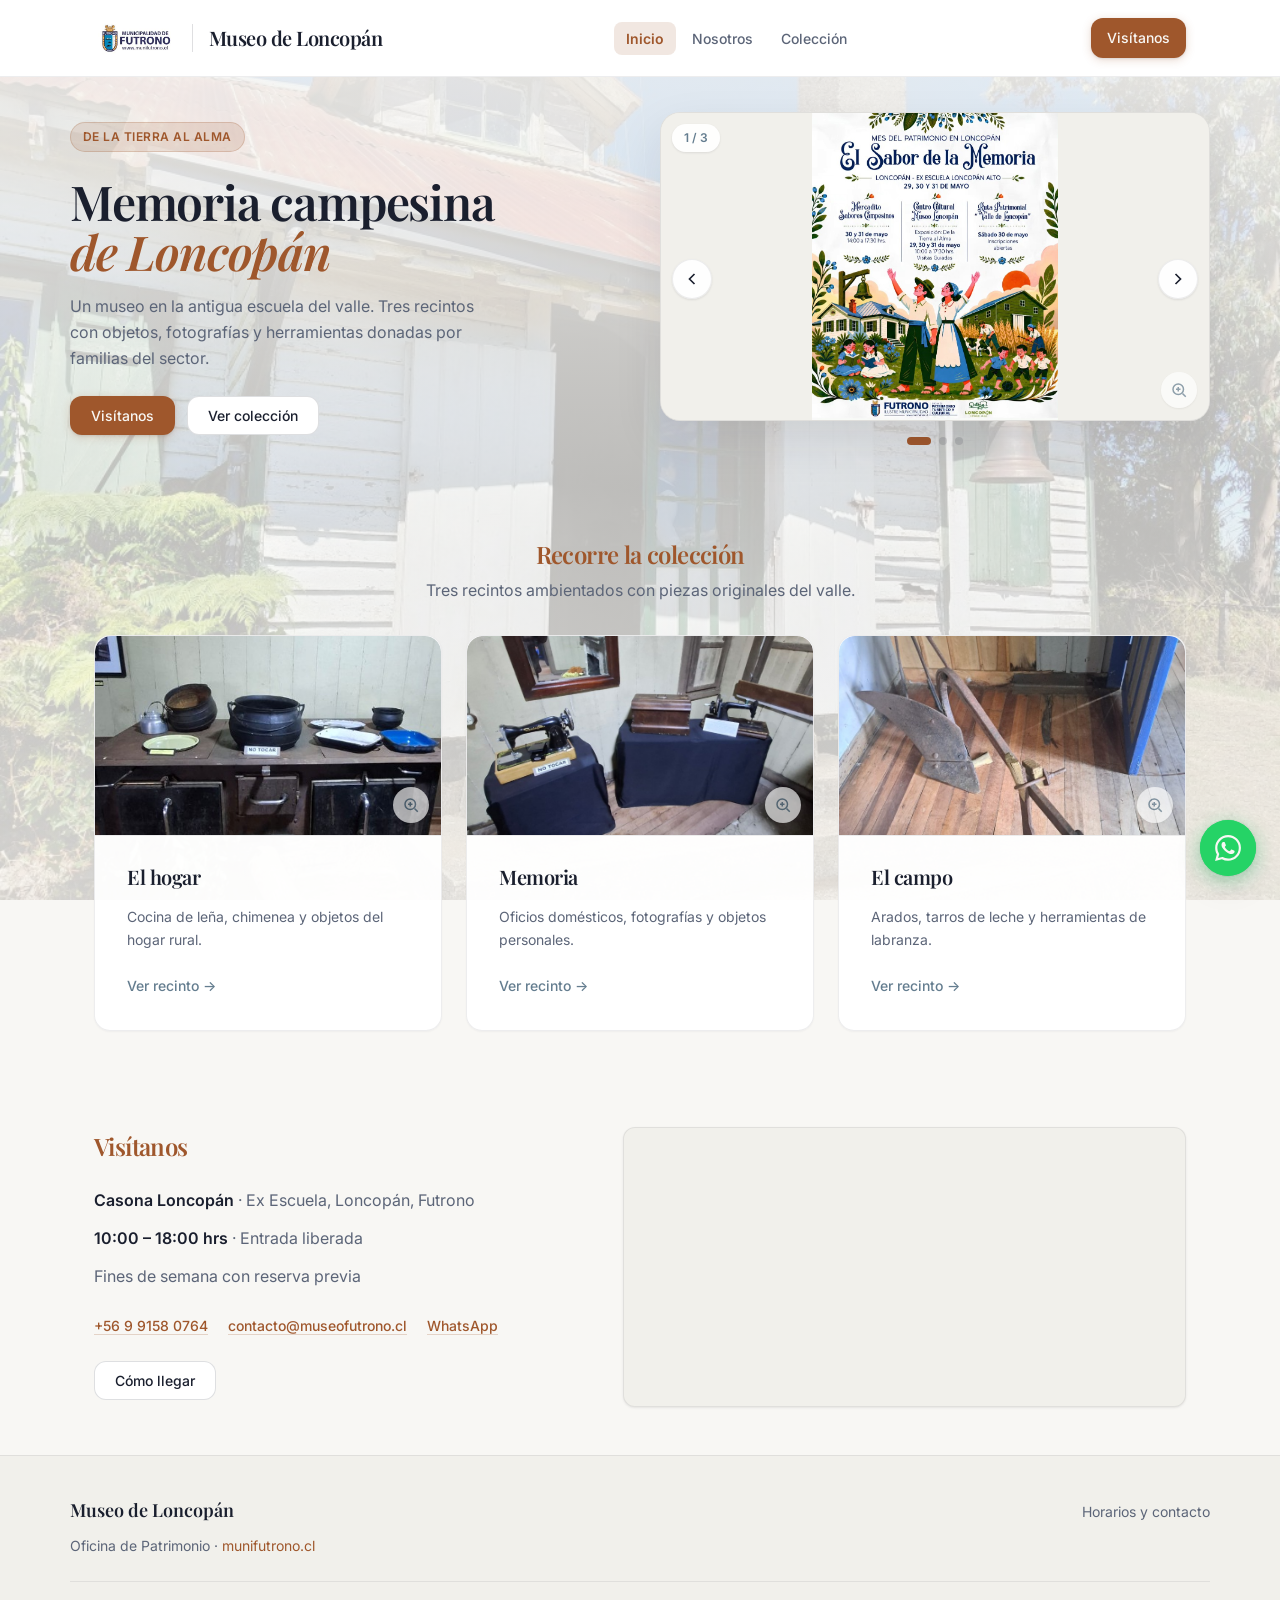
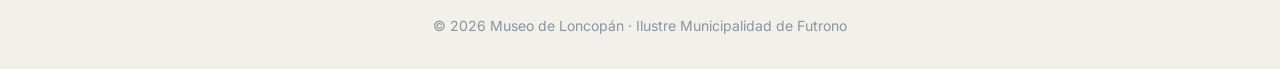
==== index.html @ 16c8f8ea "Primer commit" ====
<!DOCTYPE html>
<html lang="es">
<head>
  <meta charset="UTF-8">
  <meta name="viewport" content="width=device-width, initial-scale=1.0, viewport-fit=cover">
  <meta name="theme-color" content="#f8f7f4">
  <meta name="color-scheme" content="light">
  <meta name="description" content="Museo de Loncopán en la Casona Loncopán (Ex Escuela). Legado campesino del valle. Entrada liberada, 10:00–18:00 hrs.">
  <title>Museo de Loncopán</title>
  <link rel="icon" href="assets/favicon.svg" type="image/svg+xml">
  <meta property="og:type" content="website">
  <meta property="og:locale" content="es_CL">
  <meta property="og:site_name" content="Museo de Loncopán">
  <meta property="og:title" content="Museo de Loncopán">
  <meta property="og:description" content="Centro Cultural en la Casona Loncopán. Legado campesino del valle, entrada liberada.">
  <meta property="og:image" content="assets/casona-loncopan.png">
  <link rel="stylesheet" href="styles.css">
  <link rel="preconnect" href="https://fonts.googleapis.com">
  <link rel="preconnect" href="https://fonts.gstatic.com" crossorigin>
  <link href="https://fonts.googleapis.com/css2?family=Inter:wght@400;500;600;700&family=Playfair+Display:ital,wght@0,400;0,600;0,700;1,400;1,600&display=swap" rel="stylesheet">
  <script type="application/ld+json">
  {
    "@context": "https://schema.org",
    "@type": "Museum",
    "name": "Museo de Loncopán",
    "address": {
      "@type": "PostalAddress",
      "streetAddress": "Casona Loncopán (Ex Escuela)",
      "addressLocality": "Loncopán, Futrono",
      "addressRegion": "Los Ríos",
      "addressCountry": "CL"
    },
    "telephone": "+56991580764",
    "openingHours": "Mo-Su 10:00-18:00",
    "isAccessibleForFree": true
  }
  </script>
</head>
<body>

  <a href="#main-content" class="skip-link">Saltar al contenido principal</a>

  <header class="header" id="header">
    <nav class="nav">
      <a href="index.html" class="logo">
        <img src="assets/logo-municipalidad-futrono.png" alt="Municipalidad de Futrono" class="logo-mark" width="306" height="165" decoding="async">
        <span class="logo-text">Museo de Loncopán</span>
      </a>
      <ul class="nav-links" id="nav-menu">
        <li><a href="index.html" class="active">Inicio</a></li>
        <li><a href="nosotros.html">Nosotros</a></li>
        <li><a href="coleccion.html">Colección</a></li>
        <li class="nav-mobile-cta"><a href="#visita" class="nav-cta">Visítanos</a></li>
      </ul>
      <a href="#visita" class="nav-cta">Visítanos</a>
      <button type="button" class="nav-toggle" aria-label="Abrir menú" aria-expanded="false" aria-controls="nav-menu">
        <span></span><span></span><span></span>
      </button>
    </nav>
  </header>

  <main id="main-content" class="page-casona-bg">
    <section class="hero hero--compact">
      <div class="hero-inner">
      <div class="hero-content reveal">
        <span class="hero-tag">De la tierra al alma</span>
        <h1>Memoria campesina<br><em>de Loncopán</em></h1>
        <p class="hero-subtitle">Un museo en la antigua escuela del valle. Tres recintos con objetos, fotografías y herramientas donadas por familias del sector.</p>
        <div class="hero-actions">
          <a href="#visita" class="btn btn-primary">Visítanos</a>
          <a href="coleccion.html" class="btn btn-outline">Ver colección</a>
        </div>
      </div>
      <div class="hero-visual">
        <div class="hero-carousel" data-carousel data-lightbox aria-roledescription="carrusel" aria-label="Imágenes del museo">
          <div class="hero-carousel-viewport">
            <figure class="hero-carousel-slide active hero-carousel-slide--portrait">
              <button type="button" class="hero-carousel-expand lightbox-trigger" data-lightbox-item aria-label="Ampliar: afiche El Sabor de la Memoria">
                <img src="assets/poster-patrimonio.png" alt="Afiche El Sabor de la Memoria — Mes del Patrimonio en Loncopán" width="819" height="1024" decoding="async" fetchpriority="high">
              </button>
            </figure>
            <figure class="hero-carousel-slide hero-carousel-slide--portrait">
              <button type="button" class="hero-carousel-expand lightbox-trigger" data-lightbox-item aria-label="Ampliar: afiche De la tierra al alma">
                <img src="assets/afiche-tierra-al-alma.png" alt="Afiche De la tierra al alma" width="819" height="1024" loading="lazy" decoding="async">
              </button>
            </figure>
            <figure class="hero-carousel-slide">
              <button type="button" class="hero-carousel-expand lightbox-trigger" data-lightbox-item aria-label="Ampliar: interior del museo">
                <img src="assets/sala-exposicion.png" alt="Interior del museo con herramientas y fotografías históricas" width="1024" height="576" loading="lazy" decoding="async">
              </button>
            </figure>
          </div>
          <button type="button" class="hero-carousel-btn hero-carousel-btn--prev" aria-label="Imagen anterior">
            <svg width="20" height="20" viewBox="0 0 24 24" fill="none" stroke="currentColor" stroke-width="2" aria-hidden="true"><path d="M15 18l-6-6 6-6"/></svg>
          </button>
          <button type="button" class="hero-carousel-btn hero-carousel-btn--next" aria-label="Siguiente imagen">
            <svg width="20" height="20" viewBox="0 0 24 24" fill="none" stroke="currentColor" stroke-width="2" aria-hidden="true"><path d="M9 18l6-6-6-6"/></svg>
          </button>
          <div class="hero-carousel-dots" role="tablist" aria-label="Seleccionar imagen">
            <button type="button" class="hero-carousel-dot active" role="tab" aria-selected="true" aria-label="Ver afiche patrimonio" data-slide="0"></button>
            <button type="button" class="hero-carousel-dot" role="tab" aria-selected="false" aria-label="Ver afiche" data-slide="1"></button>
            <button type="button" class="hero-carousel-dot" role="tab" aria-selected="false" aria-label="Ver interior" data-slide="2"></button>
          </div>
        </div>
      </div>
      </div>
    </section>

    <section class="section section-compact">
      <div class="container">
        <div class="section-header section-header--minimal">
          <h2>Recorre la colección</h2>
          <p class="section-intro">Tres recintos ambientados con piezas originales del valle.</p>
        </div>
        <div class="features-grid">
          <a href="coleccion.html#hogar" class="feature-card">
            <div class="feature-card-image">
              <img src="assets/muestras/cocina-lena.png" alt="Cocina de leña con pailas y enseres campesinos" loading="lazy" decoding="async">
            </div>
            <h3>El hogar</h3>
            <p>Cocina de leña, chimenea y objetos del hogar rural.</p>
            <span class="feature-link">Ver recinto →</span>
          </a>
          <a href="coleccion.html#memoria" class="feature-card">
            <div class="feature-card-image">
              <img src="assets/muestras/maquinas-coser.png" alt="Máquinas de coser antiguas en exhibición" loading="lazy" decoding="async">
            </div>
            <h3>Memoria</h3>
            <p>Oficios domésticos, fotografías y objetos personales.</p>
            <span class="feature-link">Ver recinto →</span>
          </a>
          <a href="coleccion.html#campo" class="feature-card">
            <div class="feature-card-image">
              <img src="assets/arado-campo.png" alt="Arado de labranza antiguo de hierro" loading="lazy" decoding="async">
            </div>
            <h3>El campo</h3>
            <p>Arados, tarros de leche y herramientas de labranza.</p>
            <span class="feature-link">Ver recinto →</span>
          </a>
        </div>
      </div>
    </section>

    <section class="section section-alt section-compact" id="visita">
      <div class="container">
        <div class="home-visit reveal">
          <div class="home-visit-info">
            <h2>Visítanos</h2>
            <ul class="fact-list">
              <li><strong>Casona Loncopán</strong> · Ex Escuela, Loncopán, Futrono</li>
              <li><strong>10:00 – 18:00 hrs</strong> · Entrada liberada</li>
              <li>Fines de semana con reserva previa</li>
            </ul>
            <div class="home-contact" id="contacto">
              <a href="tel:+56991580764">+56 9 9158 0764</a>
              <a href="mailto:contacto@museofutrono.cl">contacto@museofutrono.cl</a>
              <a href="https://wa.me/56991580764?text=Hola%2C%20me%20gustar%C3%ADa%20obtener%20informaci%C3%B3n%20sobre%20el%20Museo%20de%20Loncop%C3%A1n" target="_blank" rel="noopener noreferrer">WhatsApp</a>
            </div>
            <a href="https://www.google.com/maps/search/?api=1&query=Ex+Escuela+Loncop%C3%A1n,+Futrono,+Chile" class="btn btn-outline" target="_blank" rel="noopener noreferrer">Cómo llegar</a>
          </div>
          <div class="map-container map-container--home">
            <iframe
              src="https://maps.google.com/maps?q=Ex+Escuela+Loncop%C3%A1n,+Futrono,+Chile&output=embed"
              allowfullscreen
              loading="lazy"
              referrerpolicy="no-referrer-when-downgrade"
              title="Ubicación del Museo de Loncopán">
            </iframe>
          </div>
        </div>
      </div>
    </section>
  </main>

  <footer class="footer footer--minimal">
    <div class="footer-inner">
      <div class="footer-brand">
        <span class="footer-title">Museo de Loncopán</span>
        <p>Oficina de Patrimonio · <a href="https://www.munifutrono.cl" target="_blank" rel="noopener noreferrer">munifutrono.cl</a></p>
      </div>
      <div class="footer-col">
        <a href="#visita">Horarios y contacto</a>
      </div>
    </div>
    <div class="footer-bottom">
      <p>&copy; 2026 Museo de Loncopán · Ilustre Municipalidad de Futrono</p>
    </div>
  </footer>

  <a href="https://wa.me/56991580764?text=Hola%2C%20me%20gustar%C3%ADa%20obtener%20informaci%C3%B3n%20sobre%20el%20Museo%20de%20Loncop%C3%A1n" class="whatsapp-float" target="_blank" rel="noopener noreferrer" aria-label="Contactar por WhatsApp">
    <svg xmlns="http://www.w3.org/2000/svg" viewBox="0 0 24 24" fill="currentColor" width="26" height="26">
      <path d="M17.472 14.382c-.297-.149-1.758-.867-2.03-.967-.273-.099-.471-.148-.67.15-.197.297-.767.966-.94 1.164-.173.199-.347.223-.644.075-.297-.15-1.255-.463-2.39-1.475-.883-.788-1.48-1.761-1.653-2.059-.173-.297-.018-.458.13-.606.134-.133.298-.347.446-.52.149-.174.198-.298.298-.497.099-.198.05-.371-.025-.52-.075-.149-.669-1.612-.916-2.207-.242-.579-.487-.5-.669-.51-.173-.008-.371-.01-.57-.01-.198 0-.52.074-.792.372-.272.297-1.04 1.016-1.04 2.479 0 1.462 1.065 2.875 1.213 3.074.149.198 2.096 3.2 5.077 4.487.709.306 1.262.489 1.694.625.712.227 1.36.195 1.871.118.571-.085 1.758-.719 2.006-1.413.248-.694.248-1.289.173-1.413-.074-.124-.272-.198-.57-.347m-5.421 7.403h-.004a9.87 9.87 0 01-5.031-1.378l-.361-.214-3.741.982.998-3.648-.235-.374a9.86 9.86 0 01-1.51-5.26c.001-5.45 4.436-9.884 9.888-9.884 2.64 0 5.122 1.03 6.988 2.898a9.825 9.825 0 012.893 6.994c-.003 5.45-4.435 9.884-9.881 9.884m8.413-18.297A11.815 11.815 0 0012.05 0C5.495 0 .16 5.335.157 11.892c0 2.096.547 4.142 1.588 5.945L.057 24l6.305-1.654a11.882 11.882 0 005.683 1.448h.005c6.554 0 11.89-5.335 11.893-11.893a11.821 11.821 0 00-3.48-8.413z"/>
    </svg>
  </a>

  <script src="nav.js"></script>
  <script src="carousel.js"></script>
  <script src="lightbox.js"></script>
  <script src="site.js"></script>
</body>
</html>
---- styles.css ----
/* ==========================================================================
   Museo de Loncopán — Design System v2
   Inspirado en Stripe, Linear, Vercel · Identidad Loncopán preservada
   ========================================================================== */

/* ----- 1. Design Tokens ----- */
:root {
  /* Neutrals (warm, desaturated) */
  --color-bg: #f8f7f4;
  --color-bg-subtle: #f1f0eb;
  --color-bg-muted: #e8e6df;
  --color-surface: #ffffff;
  --color-surface-hover: #fafaf9;

  /* Brand — pizarra cálida + terracota (sin celeste saturado) */
  --color-primary: #647d8f;
  --color-primary-hover: #566e7f;
  --color-accent: #8fa0ad;
  --color-accent-soft: rgba(100, 125, 143, 0.12);
  --color-accent-muted: #a8b5bf;
  --color-heritage: #5a7262;
  --color-wheat: #c9a962;
  --color-exhibition: #7a8f80;
  --color-earth: #9f572c;
  --color-earth-hover: #864a24;
  --color-earth-soft: rgba(159, 87, 44, 0.14);
  --color-earth-muted: rgba(159, 87, 44, 0.72);
  --color-earth-border: rgba(159, 87, 44, 0.22);
  --color-earth-light: #e8c4a8;

  /* Text */
  --color-text: #1a1f2e;
  --color-text-secondary: #5c6578;
  --color-text-tertiary: #8b939f;
  --color-text-inverse: #f8f7f4;

  /* Borders & overlays */
  --color-border: rgba(26, 31, 46, 0.08);
  --color-border-strong: rgba(26, 31, 46, 0.14);
  --color-overlay: rgba(100, 125, 143, 0.32);

  /* Semantic */
  --color-whatsapp: #25d366;
  --color-whatsapp-hover: #1da851;
  --color-focus: #7a96a8;

  /* Typography */
  --font-display: 'Playfair Display', Georgia, 'Times New Roman', serif;
  --font-ui: 'Inter', 'Segoe UI', system-ui, sans-serif;

  --text-xs: 0.75rem;
  --text-sm: 0.875rem;
  --text-base: 1rem;
  --text-lg: 1.125rem;
  --text-xl: 1.25rem;
  --text-2xl: 1.5rem;
  --text-3xl: clamp(1.875rem, 3vw, 2.25rem);
  --text-4xl: clamp(2.25rem, 4vw, 3rem);
  --text-5xl: clamp(2.75rem, 5.5vw, 4rem);

  --leading-tight: 1.15;
  --leading-snug: 1.4;
  --leading-normal: 1.65;
  --tracking-tight: -0.025em;
  --tracking-wide: 0.04em;

  /* Spacing scale */
  --space-1: 0.25rem;
  --space-2: 0.5rem;
  --space-3: 0.75rem;
  --space-4: 1rem;
  --space-5: 1.25rem;
  --space-6: 1.5rem;
  --space-8: 2rem;
  --space-10: 2.5rem;
  --space-12: 3rem;
  --space-16: 4rem;
  --space-20: 5rem;
  --space-24: 6rem;
  --space-32: 8rem;

  /* Radius (MD3-inspired) */
  --radius-sm: 8px;
  --radius-md: 12px;
  --radius-lg: 16px;
  --radius-xl: 20px;
  --radius-full: 9999px;

  /* Elevation */
  --shadow-xs: 0 1px 2px rgba(26, 31, 46, 0.04);
  --shadow-sm: 0 1px 3px rgba(26, 31, 46, 0.06), 0 1px 2px rgba(26, 31, 46, 0.04);
  --shadow-md: 0 4px 12px rgba(26, 31, 46, 0.06), 0 2px 4px rgba(26, 31, 46, 0.04);
  --shadow-lg: 0 12px 32px rgba(26, 31, 46, 0.08), 0 4px 8px rgba(26, 31, 46, 0.04);
  --shadow-xl: 0 20px 48px rgba(26, 31, 46, 0.1);

  /* Motion */
  --ease-out: cubic-bezier(0.16, 1, 0.3, 1);
  --duration-fast: 150ms;
  --duration-normal: 250ms;
  --transition: var(--duration-normal) var(--ease-out);

  /* Layout */
  --container-max: 1140px;
  --header-height: 72px;

  /* Legacy aliases (compatibilidad) */
  --color-navy: var(--color-primary);
  --color-navy-dark: var(--color-primary-hover);
  --color-green: var(--color-heritage);
  --color-green-light: var(--color-accent-muted);
  --color-blue: var(--color-accent);
  --color-blue-dark: var(--color-accent);
  --color-bg-alt: var(--color-bg-subtle);
  --color-bg-green: var(--color-bg-muted);
  --color-text-muted: var(--color-text-secondary);
  --color-white: #ffffff;
  --color-wood: var(--color-earth);
  --font-heading: var(--font-display);
  --font-body: var(--font-ui);
  --radius: var(--radius-lg);
  --radius-pill: var(--radius-full);
  --shadow: var(--shadow-md);
}

/* ----- 2. Base & Reset ----- */
*,
*::before,
*::after {
  box-sizing: border-box;
  margin: 0;
  padding: 0;
}

html {
  scroll-behavior: smooth;
  scroll-padding-top: calc(var(--header-height) + var(--space-6));
  -webkit-text-size-adjust: 100%;
  text-size-adjust: 100%;
}

body {
  font-family: var(--font-ui);
  font-size: var(--text-base);
  line-height: var(--leading-normal);
  color: var(--color-text);
  background-color: var(--color-bg);
  -webkit-font-smoothing: antialiased;
  -moz-osx-font-smoothing: grayscale;
  overflow-x: clip;
}

body.nav-open {
  overflow: hidden;
  touch-action: none;
}

img {
  max-width: 100%;
  display: block;
}

a {
  color: inherit;
  text-decoration: none;
}

ul {
  list-style: none;
}

/* Focus accesible unificado */
:focus-visible {
  outline: 2px solid var(--color-focus);
  outline-offset: 2px;
}

/* ----- 3. Layout ----- */
.container {
  max-width: var(--container-max);
  margin: 0 auto;
  padding: 0 var(--space-6);
}

.container-narrow {
  max-width: 720px;
  margin: 0 auto;
  padding: 0 var(--space-6);
}

.section {
  padding: var(--space-24) 0;
}

.section-alt {
  background: var(--color-bg-subtle);
}

.section-green {
  background: var(--color-bg-muted);
}

/* ----- 4. Typography & Labels ----- */
.section-label,
.hero-tag,
.exhibit-tag {
  display: inline-flex;
  align-items: center;
  font-size: var(--text-xs);
  font-weight: 600;
  letter-spacing: var(--tracking-wide);
  text-transform: uppercase;
  color: var(--color-earth);
  background: var(--color-earth-soft);
  padding: var(--space-1) var(--space-3);
  border-radius: var(--radius-full);
  border: 1px solid var(--color-earth-border);
}

.section-header {
  text-align: center;
  margin-bottom: var(--space-12);
  max-width: 640px;
  margin-left: auto;
  margin-right: auto;
}

.section-header-left {
  text-align: left;
  margin-bottom: var(--space-10);
  max-width: none;
}

.section-header h2,
.section-header-left h2,
.split-content h2,
.map-preview-info h2,
.gallery-category-header h2 {
  font-family: var(--font-display);
  font-size: var(--text-3xl);
  font-weight: 600;
  color: var(--color-text);
  line-height: var(--leading-tight);
  letter-spacing: var(--tracking-tight);
  margin-top: var(--space-3);
}

.section-intro {
  color: var(--color-text-secondary);
  font-size: var(--text-lg);
  margin-top: var(--space-4);
  line-height: var(--leading-normal);
}

.section-header-left .section-intro {
  margin-left: 0;
}

/* ----- 5. Surface / Card base (reutilizable) ----- */
.surface {
  background: var(--color-surface);
  border: 1px solid var(--color-border);
  border-radius: var(--radius-lg);
  box-shadow: var(--shadow-xs);
  transition:
    border-color var(--transition),
    box-shadow var(--transition),
    transform var(--transition);
}

.surface:hover {
  border-color: var(--color-border-strong);
  box-shadow: var(--shadow-md);
}

/* ----- 6. Buttons ----- */
.btn {
  display: inline-flex;
  align-items: center;
  justify-content: center;
  gap: var(--space-2);
  padding: 0.625rem 1.25rem;
  font-family: var(--font-ui);
  font-size: var(--text-sm);
  font-weight: 500;
  line-height: 1.25;
  border-radius: var(--radius-md);
  border: 1px solid transparent;
  cursor: pointer;
  transition:
    background var(--transition),
    color var(--transition),
    border-color var(--transition),
    box-shadow var(--transition),
    transform var(--duration-fast) var(--ease-out);
  white-space: nowrap;
}

.btn:active {
  transform: scale(0.98);
}

.btn:disabled,
.btn[disabled] {
  opacity: 0.5;
  cursor: not-allowed;
  pointer-events: none;
}

.btn-primary {
  background: var(--color-earth);
  color: var(--color-text-inverse);
  box-shadow: var(--shadow-sm), 0 2px 10px rgba(159, 87, 44, 0.22);
}

.btn-primary:hover {
  background: var(--color-earth-hover);
  box-shadow: var(--shadow-md), 0 4px 16px rgba(159, 87, 44, 0.28);
}

.btn-outline {
  background: var(--color-surface);
  color: var(--color-text);
  border-color: var(--color-border-strong);
}

.btn-outline:hover {
  background: var(--color-earth-soft);
  border-color: var(--color-earth-border);
  color: var(--color-earth);
}

.btn-green {
  background: var(--color-heritage);
  color: var(--color-text-inverse);
  box-shadow: var(--shadow-sm);
}

.btn-green:hover {
  background: #3d5a47;
  box-shadow: var(--shadow-md);
}

.btn-spaced {
  margin-top: var(--space-6);
}

/* ----- 7. Header & Navigation ----- */
.header {
  position: fixed;
  top: 0;
  left: 0;
  right: 0;
  z-index: 100;
  background: var(--color-surface);
  border-bottom: 1px solid var(--color-border);
  transition: box-shadow var(--transition);
  padding-top: env(safe-area-inset-top, 0);
}

.header.scrolled {
  box-shadow: var(--shadow-sm);
}

.nav {
  max-width: var(--container-max);
  margin: 0 auto;
  padding: var(--space-4) var(--space-6);
  display: flex;
  align-items: center;
  justify-content: space-between;
  gap: var(--space-6);
  min-height: var(--header-height);
}

.logo {
  display: inline-flex;
  align-items: center;
  gap: var(--space-4);
  font-family: var(--font-display);
  font-size: var(--text-xl);
  font-weight: 600;
  color: var(--color-text);
  letter-spacing: var(--tracking-tight);
  transition: color var(--transition);
  text-decoration: none;
  min-width: 0;
  flex-shrink: 0;
}

.logo-mark {
  height: 44px;
  width: auto;
  max-width: 118px;
  object-fit: contain;
  object-position: center;
  display: block;
  flex-shrink: 0;
}

.logo-text {
  line-height: var(--leading-snug);
  padding-left: var(--space-4);
  border-left: 1px solid var(--color-border-strong);
  white-space: nowrap;
}

.logo:hover {
  color: var(--color-earth);
}

.logo:hover .logo-text {
  color: var(--color-earth);
}

.nav-links {
  display: flex;
  align-items: center;
  gap: var(--space-1);
}

.nav-links a {
  font-size: var(--text-sm);
  font-weight: 500;
  color: var(--color-text-secondary);
  padding: var(--space-2) var(--space-3);
  border-radius: var(--radius-sm);
  transition:
    color var(--transition),
    background var(--transition);
  position: relative;
}

.nav-links a::after {
  display: none;
}

.nav-links a:hover {
  color: var(--color-text);
  background: rgba(26, 31, 46, 0.04);
}

.nav-links a.active {
  color: var(--color-earth);
  background: var(--color-earth-soft);
  font-weight: 600;
}

.nav-cta {
  padding: 0.5rem 1rem;
  font-size: var(--text-sm);
  font-weight: 500;
  letter-spacing: normal;
  text-transform: none;
  background: var(--color-earth);
  color: var(--color-text-inverse);
  border-radius: var(--radius-md);
  box-shadow: var(--shadow-sm), 0 2px 10px rgba(159, 87, 44, 0.22);
  transition:
    background var(--transition),
    box-shadow var(--transition),
    transform var(--duration-fast) var(--ease-out);
}

.nav-cta:hover {
  background: var(--color-earth-hover);
  box-shadow: var(--shadow-md), 0 4px 16px rgba(159, 87, 44, 0.28);
  transform: translateY(-1px);
}

.nav-cta:active {
  transform: scale(0.98);
}

.nav-toggle {
  display: none;
  flex-direction: column;
  justify-content: center;
  align-items: center;
  gap: 5px;
  background: var(--color-surface);
  border: 1px solid var(--color-border);
  cursor: pointer;
  width: 44px;
  height: 44px;
  padding: 0;
  border-radius: var(--radius-md);
  flex-shrink: 0;
  transition: background var(--transition);
}

.nav-toggle:hover {
  background: var(--color-surface-hover);
}

.nav-toggle span {
  display: block;
  width: 18px;
  height: 2px;
  background: var(--color-text);
  border-radius: 1px;
  transition: var(--transition);
}

.nav-overlay {
  position: fixed;
  inset: 0;
  background: var(--color-overlay);
  opacity: 0;
  visibility: hidden;
  transition: opacity var(--transition), visibility var(--transition);
  z-index: 99;
  -webkit-backdrop-filter: blur(4px);
  backdrop-filter: blur(4px);
}

.nav-overlay.visible {
  opacity: 1;
  visibility: visible;
}

.nav-mobile-cta {
  display: none;
  margin-top: var(--space-4);
  padding-top: var(--space-6);
  border-top: 1px solid var(--color-border);
  width: 100%;
}

.nav-mobile-cta .nav-cta {
  display: none;
  width: 100%;
  justify-content: center;
}

/* ----- 8. Hero ----- */
.hero {
  position: relative;
  min-height: calc(100vh - var(--header-height));
  display: grid;
  grid-template-columns: 1fr 1fr;
  align-items: center;
  gap: var(--space-16);
  padding: calc(var(--header-height) + var(--space-16)) var(--space-6) var(--space-20);
  max-width: var(--container-max);
  margin: 0 auto;
}

.hero::before {
  content: '';
  position: absolute;
  inset: 0;
  background:
    radial-gradient(ellipse 60% 50% at 80% 20%, rgba(100, 125, 143, 0.08) 0%, transparent 70%),
    radial-gradient(ellipse 40% 40% at 10% 80%, rgba(79, 111, 90, 0.04) 0%, transparent 60%);
  pointer-events: none;
}

.hero-content {
  position: relative;
  z-index: 1;
}

.hero-tag {
  margin-bottom: var(--space-6);
}

.hero h1 {
  font-family: var(--font-display);
  font-size: var(--text-5xl);
  font-weight: 600;
  color: var(--color-text);
  line-height: 1.05;
  margin-bottom: var(--space-6);
  letter-spacing: var(--tracking-tight);
}

.hero h1 em {
  font-style: italic;
  color: var(--color-earth);
}

.hero-subtitle {
  font-size: var(--text-lg);
  color: var(--color-text-secondary);
  margin-bottom: var(--space-10);
  line-height: var(--leading-normal);
  max-width: 480px;
}

.hero-actions {
  display: flex;
  flex-wrap: wrap;
  gap: var(--space-3);
  align-items: center;
}

.hero-visual {
  position: relative;
  display: flex;
  justify-content: center;
  align-items: center;
  width: 100%;
}

.hero-poster {
  width: 100%;
  max-width: 380px;
  border-radius: var(--radius-xl);
  border: 1px solid var(--color-border);
  box-shadow: var(--shadow-xl);
  transition: transform var(--transition), box-shadow var(--transition);
}

.hero-visual:hover .hero-poster {
  transform: translateY(-4px);
  box-shadow: var(--shadow-xl), 0 0 0 1px var(--color-border);
}

.hero-visual::after {
  display: none;
}

/* Hero carousel */
.hero-carousel {
  position: relative;
  width: 100%;
  max-width: 560px;
}

.hero-carousel-viewport {
  position: relative;
  aspect-ratio: 16 / 9;
  border-radius: var(--radius-xl);
  overflow: hidden;
  border: 1px solid var(--color-border);
  box-shadow: var(--shadow-xl);
  background: var(--color-bg-subtle);
}

.hero-carousel-slide {
  position: absolute;
  inset: 0;
  margin: 0;
  opacity: 0;
  transition: opacity 0.55s var(--ease-out);
  pointer-events: none;
}

.hero-carousel-slide.active {
  opacity: 1;
  z-index: 1;
  pointer-events: auto;
}

.hero-carousel-expand,
.lightbox-trigger {
  display: block;
  width: 100%;
  height: 100%;
  padding: 0;
  border: none;
  background: none;
  cursor: zoom-in;
  position: relative;
  text-align: inherit;
  font: inherit;
  color: inherit;
}

.hero-carousel-expand:focus-visible,
.lightbox-trigger:focus-visible {
  outline: 2px solid var(--color-focus);
  outline-offset: -2px;
  z-index: 2;
}

.hero-carousel-expand::after,
.lightbox-trigger::after {
  content: '';
  position: absolute;
  right: var(--space-3);
  bottom: var(--space-3);
  width: 36px;
  height: 36px;
  border-radius: var(--radius-full);
  background: rgba(255, 255, 255, 0.92) url("data:image/svg+xml,%3Csvg xmlns='http://www.w3.org/2000/svg' width='18' height='18' viewBox='0 0 24 24' fill='none' stroke='%23647d8f' stroke-width='2'%3E%3Ccircle cx='11' cy='11' r='7'/%3E%3Cpath d='M21 21l-4.35-4.35M11 8v6M8 11h6'/%3E%3C/svg%3E") center / 18px no-repeat;
  box-shadow: var(--shadow-sm);
  pointer-events: none;
  opacity: 0;
  transition: opacity var(--transition), transform var(--duration-fast) var(--ease-out);
}

.hero-carousel-expand::after {
  opacity: 0.85;
}

.hero-carousel-expand:hover::after,
.hero-carousel-expand:focus-visible::after,
.lightbox-trigger:hover::after,
.lightbox-trigger:focus-visible::after {
  opacity: 1;
  transform: scale(1.05);
}

.hero-carousel-slide img,
.lightbox-trigger img {
  width: 100%;
  height: 100%;
  object-fit: cover;
  object-position: center;
  display: block;
  transition: opacity var(--transition), transform 0.6s var(--ease-out);
}

.hero-carousel-expand:hover img,
.hero-carousel-expand:focus-visible img,
.lightbox-trigger:hover img,
.lightbox-trigger:focus-visible img {
  opacity: 0.94;
}

.hero-carousel-slide--portrait img {
  object-fit: contain;
  background: var(--color-bg-subtle);
}

.feature-card-image .lightbox-trigger {
  height: 100%;
}

.exhibit-card .lightbox-trigger {
  height: auto;
}

.gallery-preview-item .lightbox-trigger {
  position: absolute;
  inset: 0;
  z-index: 1;
}

.split-visual .lightbox-trigger {
  height: auto;
}

.hero-carousel-btn {
  position: absolute;
  top: 50%;
  z-index: 2;
  transform: translateY(-50%);
  width: 40px;
  height: 40px;
  display: flex;
  align-items: center;
  justify-content: center;
  border: 1px solid var(--color-border);
  border-radius: var(--radius-full);
  background: rgba(255, 255, 255, 0.92);
  color: var(--color-text);
  cursor: pointer;
  box-shadow: var(--shadow-sm);
  transition:
    background var(--transition),
    transform var(--duration-fast) var(--ease-out),
    box-shadow var(--transition);
}

.hero-carousel-btn:hover {
  background: var(--color-surface);
  box-shadow: var(--shadow-md);
}

.hero-carousel-btn:active {
  transform: translateY(-50%) scale(0.95);
}

.hero-carousel-btn--prev {
  left: var(--space-3);
}

.hero-carousel-btn--next {
  right: var(--space-3);
}

.hero-carousel-dots {
  display: flex;
  justify-content: center;
  gap: var(--space-2);
  margin-top: var(--space-4);
}

.hero-carousel-dot {
  width: 8px;
  height: 8px;
  padding: 0;
  border: none;
  border-radius: var(--radius-full);
  background: var(--color-border-strong);
  cursor: pointer;
  transition:
    background var(--transition),
    transform var(--duration-fast) var(--ease-out),
    width var(--transition);
}

.hero-carousel-dot.active {
  width: 24px;
  background: var(--color-earth);
}

.hero-carousel-dot:hover {
  background: var(--color-earth-muted);
}

.hero-badge {
  position: absolute;
  bottom: -1rem;
  left: -1rem;
  background: var(--color-primary);
  color: var(--color-text-inverse);
  padding: var(--space-4) var(--space-5);
  border-radius: var(--radius-md);
  box-shadow: var(--shadow-lg);
}

.hero-badge span {
  display: block;
  font-size: var(--text-xs);
  letter-spacing: var(--tracking-wide);
  text-transform: uppercase;
  opacity: 0.8;
  margin-bottom: var(--space-1);
}

.hero-badge strong {
  font-family: var(--font-display);
  font-size: var(--text-2xl);
  font-weight: 600;
}

/* ----- 9. Stats ----- */
.stats-strip {
  background: var(--color-primary);
  padding: var(--space-16) var(--space-6);
  border-top: 1px solid rgba(255, 255, 255, 0.06);
  border-bottom: 1px solid rgba(255, 255, 255, 0.06);
}

.stats-grid {
  max-width: var(--container-max);
  margin: 0 auto;
  display: grid;
  grid-template-columns: repeat(4, 1fr);
  gap: var(--space-8);
}

.stat-item {
  text-align: center;
  color: var(--color-text-inverse);
  padding: var(--space-4);
  border-radius: var(--radius-md);
  transition: background var(--transition);
}

.stat-item:hover {
  background: rgba(255, 255, 255, 0.04);
}

.stat-item .stat-number {
  display: block;
  font-family: var(--font-display);
  font-size: clamp(2rem, 4vw, 2.75rem);
  font-weight: 600;
  line-height: 1;
  margin-bottom: var(--space-2);
  color: var(--color-wheat);
  font-variant-numeric: tabular-nums;
}

.stat-item .stat-label {
  font-size: var(--text-xs);
  font-weight: 500;
  letter-spacing: var(--tracking-wide);
  text-transform: uppercase;
  color: rgba(248, 247, 244, 0.65);
}

/* ----- 10. Feature cards ----- */
.features-grid {
  display: grid;
  grid-template-columns: repeat(3, 1fr);
  gap: var(--space-6);
}

.feature-card {
  background: var(--color-surface);
  padding: var(--space-8);
  border-radius: var(--radius-lg);
  border: 1px solid var(--color-border);
  box-shadow: var(--shadow-xs);
  transition:
    border-color var(--transition),
    box-shadow var(--transition),
    transform var(--transition);
  position: relative;
  overflow: hidden;
}

.feature-card::before {
  content: '';
  position: absolute;
  top: 0;
  left: 0;
  right: 0;
  height: 3px;
  background: var(--card-accent, var(--color-accent));
  opacity: 0;
  transition: opacity var(--transition);
}

.feature-card:hover {
  transform: translateY(-2px);
  box-shadow: var(--shadow-md);
  border-color: var(--color-border-strong);
}

.feature-card:hover::before {
  opacity: 1;
}

.feature-card:nth-child(1) { --card-accent: var(--color-earth); }
.feature-card:nth-child(2) { --card-accent: var(--color-earth-muted); }
.feature-card:nth-child(3) { --card-accent: var(--color-heritage); }

.feature-card-image {
  width: calc(100% + var(--space-16));
  margin: calc(var(--space-8) * -1) calc(var(--space-8) * -1) var(--space-6);
  height: 200px;
  overflow: hidden;
  border-radius: var(--radius-lg) var(--radius-lg) 0 0;
  border-bottom: 1px solid var(--color-border);
}

.feature-card-image img {
  width: 100%;
  height: 100%;
  object-fit: cover;
  transition: transform 0.6s var(--ease-out);
}

.feature-card:hover .feature-card-image img {
  transform: scale(1.03);
}

.feature-number {
  font-family: var(--font-ui);
  font-size: var(--text-xs);
  font-weight: 600;
  letter-spacing: var(--tracking-wide);
  text-transform: uppercase;
  color: var(--color-text-tertiary);
  margin-bottom: var(--space-3);
}

.feature-card h3 {
  font-family: var(--font-display);
  font-size: var(--text-xl);
  font-weight: 600;
  color: var(--color-text);
  margin-bottom: var(--space-3);
  letter-spacing: var(--tracking-tight);
}

.feature-card p {
  font-size: var(--text-sm);
  color: var(--color-text-secondary);
  margin-bottom: var(--space-5);
  line-height: var(--leading-normal);
}

.feature-link {
  font-size: var(--text-sm);
  font-weight: 500;
  color: var(--color-earth);
  display: inline-flex;
  align-items: center;
  gap: var(--space-1);
  transition: gap var(--transition), color var(--transition);
}

.feature-link:hover {
  gap: var(--space-2);
  color: var(--color-earth-hover);
}

/* ----- 11. Split section ----- */
.split-section {
  display: grid;
  grid-template-columns: 1fr 1fr;
  gap: var(--space-16);
  align-items: center;
}

.split-content p {
  color: var(--color-text-secondary);
  margin-bottom: var(--space-4);
  font-size: var(--text-base);
  line-height: var(--leading-normal);
}

.split-visual {
  position: relative;
}

.split-image {
  width: 100%;
  aspect-ratio: 4/3;
  object-fit: cover;
  border-radius: var(--radius-xl);
  border: 1px solid var(--color-border);
  box-shadow: var(--shadow-lg);
}

.split-accent {
  display: none;
}

/* ----- 12b. Exhibition spotlight ----- */
.exhibition-spotlight {
  position: relative;
}

.exhibition-split {
  align-items: center;
}

.exhibition-poster {
  position: relative;
  max-width: 380px;
  margin: 0 auto;
  width: 100%;
}

.exhibition-poster .split-image {
  aspect-ratio: 4 / 5;
  object-fit: contain;
  background: var(--color-surface);
}

.exhibition-content .section-label {
  color: var(--color-exhibition);
}

.exhibition-content h2 em {
  font-style: italic;
  color: var(--color-primary);
}

.exhibition-meta {
  list-style: none;
  margin: var(--space-6) 0 var(--space-8);
  padding: 0;
  display: grid;
  gap: var(--space-3);
}

.exhibition-meta li {
  display: flex;
  align-items: flex-start;
  gap: var(--space-3);
  padding: var(--space-4);
  background: var(--color-surface);
  border-radius: var(--radius-md);
  border: 1px solid var(--color-border);
  font-size: var(--text-sm);
  color: var(--color-text-secondary);
  line-height: var(--leading-normal);
}

.exhibition-meta li strong {
  display: block;
  color: var(--color-text);
  font-weight: 600;
  margin-bottom: var(--space-1);
}

.exhibition-meta li::before {
  content: '';
  width: 4px;
  min-height: 100%;
  align-self: stretch;
  border-radius: var(--radius-full);
  background: var(--color-exhibition);
  flex-shrink: 0;
}

.exhibit-card--portrait img {
  aspect-ratio: 3 / 4;
  object-fit: cover;
}

.visit-visual {
  margin-bottom: var(--space-6);
  border-radius: var(--radius-lg);
  overflow: hidden;
  border: 1px solid var(--color-border);
  box-shadow: var(--shadow-md);
}

.visit-visual img {
  width: 100%;
  aspect-ratio: 4 / 3;
  object-fit: cover;
  display: block;
}

.visit-visual figcaption {
  padding: var(--space-3) var(--space-4);
  font-size: var(--text-xs);
  color: var(--color-text-secondary);
  background: var(--color-bg-subtle);
}

.exhibition-meta a {
  color: var(--color-primary);
  font-weight: 500;
}

.exhibition-meta a:hover {
  color: var(--color-accent);
}

.info-item a {
  color: var(--color-primary);
  font-weight: 500;
}

.info-item a:hover {
  color: var(--color-accent);
}

.contact-note {
  display: block;
  margin-top: var(--space-1);
  font-size: var(--text-xs);
  color: var(--color-text-tertiary);
}

.info-item--highlight {
  border-left: 4px solid var(--color-exhibition);
}

/* ----- 12. Gallery ----- */
.gallery-section {
  padding: var(--space-24) 0;
}

.gallery-grid {
  display: grid;
  grid-template-columns: repeat(3, 1fr);
  gap: var(--space-6);
}

.exhibit-card {
  background: var(--color-surface);
  border-radius: var(--radius-lg);
  overflow: hidden;
  border: 1px solid var(--color-border);
  box-shadow: var(--shadow-xs);
  transition:
    border-color var(--transition),
    box-shadow var(--transition),
    transform var(--transition);
}

.exhibit-card:hover {
  transform: translateY(-2px);
  box-shadow: var(--shadow-md);
  border-color: var(--color-border-strong);
}

.exhibit-card img {
  width: 100%;
  aspect-ratio: 4/3;
  object-fit: cover;
}

.exhibit-card-body {
  padding: var(--space-6);
}

.exhibit-card h3 {
  font-family: var(--font-display);
  font-size: var(--text-lg);
  font-weight: 600;
  color: var(--color-text);
  margin-bottom: var(--space-2);
  line-height: var(--leading-snug);
  letter-spacing: var(--tracking-tight);
}

.exhibit-card p {
  font-size: var(--text-sm);
  color: var(--color-text-secondary);
  line-height: var(--leading-normal);
}

.gallery-category {
  margin-bottom: var(--space-16);
}

.gallery-category:last-child {
  margin-bottom: 0;
}

.gallery-category-header {
  margin-bottom: var(--space-8);
  padding-bottom: var(--space-6);
  border-bottom: 1px solid var(--color-border);
}

.gallery-category-header p {
  color: var(--color-text-secondary);
  max-width: 640px;
  margin-top: var(--space-2);
  font-size: var(--text-base);
}

.gallery-preview-grid {
  display: grid;
  grid-template-columns: repeat(6, 1fr);
  grid-template-rows: repeat(2, 180px);
  gap: var(--space-3);
}

.gallery-preview-item {
  position: relative;
  border-radius: var(--radius-md);
  overflow: hidden;
  border: 1px solid var(--color-border);
  box-shadow: var(--shadow-xs);
  transition: box-shadow var(--transition);
}

.gallery-preview-item:hover {
  box-shadow: var(--shadow-md);
}

.gallery-preview-item img {
  width: 100%;
  height: 100%;
  object-fit: cover;
  transition: transform 0.6s var(--ease-out);
}

.gallery-preview-item:hover img {
  transform: scale(1.04);
}

.gallery-preview-item:nth-child(1) {
  grid-column: span 2;
  grid-row: span 2;
}

.gallery-preview-item:nth-child(2),
.gallery-preview-item:nth-child(3) {
  grid-column: span 2;
}

.gallery-preview-item:nth-child(4),
.gallery-preview-item:nth-child(5),
.gallery-preview-item:nth-child(6) {
  grid-column: span 2;
}

.gallery-preview-caption {
  position: absolute;
  inset: 0;
  background: linear-gradient(to top, rgba(86, 110, 127, 0.6) 0%, transparent 50%);
  display: flex;
  align-items: flex-end;
  padding: var(--space-4);
  opacity: 0;
  pointer-events: none;
  transition: opacity var(--transition);
}

.gallery-preview-item:hover .gallery-preview-caption {
  opacity: 1;
}

.gallery-preview-caption span {
  color: var(--color-text-inverse);
  font-size: var(--text-xs);
  font-weight: 600;
  letter-spacing: var(--tracking-wide);
  text-transform: uppercase;
}

.gallery-cta {
  text-align: center;
  margin-top: var(--space-10);
}

@media (hover: none) {
  .gallery-preview-caption {
    opacity: 1;
    background: linear-gradient(to top, rgba(86, 110, 127, 0.45) 0%, transparent 40%);
  }
}

/* ----- 13. CTA Banner ----- */
.cta-banner {
  background: var(--color-primary);
  border-radius: var(--radius-xl);
  padding: var(--space-16) var(--space-10);
  text-align: center;
  position: relative;
  overflow: hidden;
  border: 1px solid rgba(255, 255, 255, 0.08);
  box-shadow: var(--shadow-lg);
}

.cta-banner::before {
  content: '';
  position: absolute;
  inset: 0;
  background:
    radial-gradient(circle at 80% 20%, rgba(100, 125, 143, 0.14) 0%, transparent 50%),
    radial-gradient(circle at 20% 80%, rgba(201, 169, 98, 0.08) 0%, transparent 40%);
  pointer-events: none;
}

.cta-banner h2 {
  font-family: var(--font-display);
  font-size: var(--text-3xl);
  font-weight: 600;
  color: var(--color-text-inverse);
  margin-bottom: var(--space-4);
  position: relative;
  letter-spacing: var(--tracking-tight);
}

.cta-banner p {
  color: rgba(248, 247, 244, 0.75);
  max-width: 480px;
  margin: 0 auto var(--space-8);
  position: relative;
  font-size: var(--text-base);
  line-height: var(--leading-normal);
}

.cta-banner .btn-primary {
  background: var(--color-surface);
  color: var(--color-primary);
  position: relative;
}

.cta-banner .btn-primary:hover {
  background: var(--color-bg);
  color: var(--color-primary-hover);
}

/* ----- 14. Page Hero (inner) ----- */
.page-hero {
  background: var(--color-bg);
  color: var(--color-text);
  text-align: center;
  padding: calc(var(--header-height) + var(--space-16)) var(--space-6) var(--space-12);
  position: relative;
  border-bottom: 1px solid var(--color-border);
}

.page-hero::before,
.page-hero::after {
  display: none;
}

.page-hero h1 {
  font-family: var(--font-display);
  font-size: var(--text-4xl);
  font-weight: 600;
  margin-bottom: var(--space-4);
  position: relative;
  letter-spacing: var(--tracking-tight);
  color: var(--color-text);
}

.page-hero p {
  font-size: var(--text-lg);
  color: var(--color-text-secondary);
  max-width: 540px;
  margin: 0 auto;
  position: relative;
  line-height: var(--leading-normal);
}

.page-hero .section-label {
  color: var(--color-earth-light);
  background: rgba(159, 87, 44, 0.22);
  border-color: rgba(159, 87, 44, 0.35);
}

/* ----- 15. About, Cards, Visit, Contact ----- */
.about-grid {
  display: grid;
  grid-template-columns: 1fr 1fr;
  gap: var(--space-12);
  align-items: center;
}

.about-text p {
  color: var(--color-text-secondary);
  margin-bottom: var(--space-4);
  line-height: var(--leading-normal);
}

.about-stats {
  display: grid;
  gap: var(--space-4);
}

.stat {
  background: var(--color-surface);
  padding: var(--space-6);
  border-radius: var(--radius-md);
  border: 1px solid var(--color-border);
  box-shadow: var(--shadow-xs);
  border-left: 3px solid var(--color-accent);
  transition: box-shadow var(--transition);
}

.stat:hover {
  box-shadow: var(--shadow-sm);
}

.stat-number {
  display: block;
  font-family: var(--font-display);
  font-size: var(--text-3xl);
  font-weight: 600;
  color: var(--color-text);
  line-height: 1;
  margin-bottom: var(--space-1);
  font-variant-numeric: tabular-nums;
}

.stat-label {
  font-size: var(--text-sm);
  color: var(--color-text-secondary);
}

.cards {
  display: grid;
  grid-template-columns: repeat(3, 1fr);
  gap: var(--space-6);
}

.card {
  background: var(--color-surface);
  padding: var(--space-8);
  border-radius: var(--radius-lg);
  border: 1px solid var(--color-border);
  box-shadow: var(--shadow-xs);
  text-align: center;
  transition:
    border-color var(--transition),
    box-shadow var(--transition),
    transform var(--transition);
}

.card:hover {
  transform: translateY(-2px);
  box-shadow: var(--shadow-md);
  border-color: var(--color-border-strong);
}

.card-icon {
  width: 48px;
  height: 48px;
  margin: 0 auto var(--space-5);
  background: var(--color-accent-soft);
  border-radius: var(--radius-md);
  display: flex;
  align-items: center;
  justify-content: center;
  font-size: 1.375rem;
}

.card h3 {
  font-family: var(--font-display);
  font-size: var(--text-xl);
  font-weight: 600;
  color: var(--color-text);
  margin-bottom: var(--space-3);
}

.card p {
  font-size: var(--text-sm);
  color: var(--color-text-secondary);
  line-height: var(--leading-normal);
}

.visit-grid {
  display: grid;
  grid-template-columns: 1fr 1.4fr;
  gap: var(--space-10);
  align-items: start;
}

.visit-info {
  display: flex;
  flex-direction: column;
  gap: var(--space-4);
}

.info-item {
  background: var(--color-surface);
  padding: var(--space-6);
  border-radius: var(--radius-md);
  border: 1px solid var(--color-border);
  box-shadow: var(--shadow-xs);
  transition: box-shadow var(--transition);
}

.info-item:hover {
  box-shadow: var(--shadow-sm);
}

.info-item h3 {
  font-family: var(--font-display);
  font-size: var(--text-lg);
  font-weight: 600;
  color: var(--color-text);
  margin-bottom: var(--space-2);
}

.info-item p {
  color: var(--color-text-secondary);
  font-size: var(--text-sm);
  line-height: var(--leading-normal);
}

.map-container {
  width: 100%;
  height: 420px;
  min-height: 280px;
  border-radius: var(--radius-lg);
  overflow: hidden;
  box-shadow: var(--shadow-sm);
  border: 1px solid var(--color-border);
  background: var(--color-bg-subtle);
}

.map-container iframe {
  display: block;
  width: 100%;
  height: 100%;
  border: 0;
}

.contact-grid {
  display: grid;
  grid-template-columns: repeat(3, 1fr);
  gap: var(--space-6);
}

.contact-item {
  background: var(--color-surface);
  padding: var(--space-8);
  border-radius: var(--radius-lg);
  border: 1px solid var(--color-border);
  box-shadow: var(--shadow-xs);
  text-align: center;
  transition:
    border-color var(--transition),
    box-shadow var(--transition),
    transform var(--transition);
}

.contact-item:hover {
  transform: translateY(-2px);
  box-shadow: var(--shadow-md);
  border-color: var(--color-border-strong);
}

.contact-item h3 {
  font-family: var(--font-display);
  font-size: var(--text-lg);
  font-weight: 600;
  color: var(--color-text);
  margin-bottom: var(--space-2);
}

.contact-item p {
  color: var(--color-text-secondary);
  font-size: var(--text-sm);
}

.contact-cta {
  text-align: center;
  margin-top: var(--space-12);
}

.contact-cta p {
  color: var(--color-text-secondary);
  margin-bottom: var(--space-5);
  font-size: var(--text-base);
}

.map-preview {
  display: grid;
  grid-template-columns: 1fr 1.2fr;
  gap: var(--space-12);
  align-items: center;
}

.map-preview-info p {
  color: var(--color-text-secondary);
  margin-bottom: var(--space-6);
  font-size: var(--text-base);
  line-height: var(--leading-normal);
}

.map-preview .map-container {
  height: 360px;
}

/* ----- 16. Home nav (legacy) ----- */
.home-nav {
  display: grid;
  grid-template-columns: repeat(2, 1fr);
  gap: var(--space-6);
}

.home-nav-card {
  background: var(--color-surface);
  padding: var(--space-8);
  border-radius: var(--radius-lg);
  border: 1px solid var(--color-border);
  box-shadow: var(--shadow-xs);
  transition:
    border-color var(--transition),
    box-shadow var(--transition),
    transform var(--transition);
  display: flex;
  flex-direction: column;
  gap: var(--space-2);
}

.home-nav-card:hover {
  transform: translateY(-2px);
  box-shadow: var(--shadow-md);
  border-color: var(--color-border-strong);
}

.home-nav-icon {
  font-size: 1.5rem;
  margin-bottom: var(--space-1);
}

.home-nav-card h3 {
  font-family: var(--font-display);
  font-size: var(--text-xl);
  font-weight: 600;
  color: var(--color-text);
}

.home-nav-card p {
  font-size: var(--text-sm);
  color: var(--color-text-secondary);
}

.home-nav-card .feature-link {
  margin-top: auto;
  padding-top: var(--space-4);
}

/* ----- 17. Footer ----- */
.footer {
  background: var(--color-bg-subtle);
  color: var(--color-text-secondary);
  padding: var(--space-16) var(--space-6) var(--space-10);
  border-top: 1px solid var(--color-border);
  position: relative;
  z-index: 2;
}

.footer-inner {
  max-width: var(--container-max);
  margin: 0 auto;
  display: grid;
  grid-template-columns: 2fr 1fr 1fr;
  gap: var(--space-12);
  margin-bottom: var(--space-12);
}

.footer-brand .logo {
  color: var(--color-text);
  display: inline-flex;
  flex-direction: column;
  align-items: flex-start;
  gap: var(--space-3);
  margin-bottom: var(--space-4);
}

.footer-brand .logo-mark {
  height: 54px;
  width: auto;
  max-width: 150px;
  object-fit: contain;
  background: var(--color-surface);
  border-radius: var(--radius-sm);
  padding: var(--space-2) var(--space-3);
  box-sizing: content-box;
}

.footer-brand .logo-text {
  color: var(--color-text);
  padding-left: 0;
  border-left: none;
  white-space: normal;
}

.footer-brand p {
  font-size: var(--text-sm);
  line-height: var(--leading-normal);
  max-width: 320px;
  color: var(--color-text-secondary);
}

.footer-col h4 {
  font-size: var(--text-xs);
  font-weight: 600;
  letter-spacing: var(--tracking-wide);
  text-transform: uppercase;
  color: var(--color-text-tertiary);
  margin-bottom: var(--space-4);
}

.footer-col a {
  display: block;
  font-size: var(--text-sm);
  color: var(--color-text-secondary);
  margin-bottom: var(--space-3);
  padding: var(--space-1) 0;
  border-radius: var(--radius-sm);
  transition: color var(--transition);
}

.footer-col a:hover {
  color: var(--color-earth);
}

.footer-bottom {
  max-width: var(--container-max);
  margin: 0 auto;
  padding-top: var(--space-8);
  border-top: 1px solid var(--color-border);
  text-align: center;
  font-size: var(--text-sm);
  color: var(--color-text-tertiary);
}

.footer-sub {
  margin-top: var(--space-1);
  font-size: var(--text-xs);
}

.footer-nav {
  display: flex;
  justify-content: center;
  flex-wrap: wrap;
  gap: var(--space-6);
  margin-bottom: var(--space-5);
}

.footer-nav a {
  font-size: var(--text-sm);
  color: var(--color-text-secondary);
  transition: color var(--transition);
}

.footer-nav a:hover {
  color: var(--color-earth);
}

/* ----- 18. WhatsApp ----- */
.whatsapp-float {
  position: fixed;
  bottom: calc(var(--space-6) + env(safe-area-inset-bottom, 0));
  right: calc(var(--space-6) + env(safe-area-inset-right, 0));
  z-index: 999;
  width: 56px;
  height: 56px;
  background: var(--color-whatsapp);
  color: var(--color-text-inverse);
  border-radius: var(--radius-full);
  display: flex;
  align-items: center;
  justify-content: center;
  box-shadow:
    var(--shadow-lg),
    0 0 0 1px rgba(0, 0, 0, 0.04),
    0 4px 20px rgba(37, 211, 102, 0.35);
  transition:
    background var(--transition),
    transform var(--duration-fast) var(--ease-out),
    box-shadow var(--transition);
  animation: whatsapp-glow 3s ease-in-out infinite;
}

.whatsapp-float::before {
  content: '';
  position: absolute;
  inset: 0;
  border-radius: inherit;
  background: var(--color-whatsapp);
  z-index: -1;
  pointer-events: none;
  animation: whatsapp-pulse 2.8s ease-out infinite;
}

.whatsapp-float svg {
  position: relative;
  z-index: 1;
}

.whatsapp-float:hover {
  background: var(--color-whatsapp-hover);
  transform: scale(1.08);
  animation: none;
  box-shadow:
    var(--shadow-xl),
    0 0 0 1px rgba(0, 0, 0, 0.04),
    0 6px 28px rgba(37, 211, 102, 0.5);
}

.whatsapp-float:hover::before {
  animation: none;
  opacity: 0;
}

.whatsapp-float:active {
  transform: scale(0.95);
}

@keyframes whatsapp-pulse {
  0% {
    transform: scale(1);
    opacity: 0.5;
  }

  75%,
  100% {
    transform: scale(1.6);
    opacity: 0;
  }
}

@keyframes whatsapp-glow {
  0%,
  100% {
    box-shadow:
      var(--shadow-lg),
      0 0 0 1px rgba(0, 0, 0, 0.04),
      0 4px 18px rgba(37, 211, 102, 0.3);
  }

  50% {
    box-shadow:
      var(--shadow-lg),
      0 0 0 1px rgba(0, 0, 0, 0.04),
      0 4px 26px rgba(37, 211, 102, 0.55);
  }
}

/* ----- 19. Reduced motion ----- */
@media (prefers-reduced-motion: reduce) {
  *,
  *::before,
  *::after {
    animation-duration: 0.01ms !important;
    animation-iteration-count: 1 !important;
    transition-duration: 0.01ms !important;
    scroll-behavior: auto !important;
  }
}

/* ----- 20. Responsive ----- */
@media (max-width: 1100px) {
  .nav-links {
    gap: 0;
  }
}

@media (max-width: 1024px) {
  .hero {
    grid-template-columns: 1fr;
    text-align: center;
    min-height: auto;
    padding: calc(var(--header-height) + var(--space-10)) var(--space-6) var(--space-12);
    gap: var(--space-10);
  }

  .hero-inner {
    grid-template-columns: 1fr;
    text-align: center;
    gap: var(--space-10);
  }

  .hero-subtitle {
    margin-left: auto;
    margin-right: auto;
  }

  .hero-actions {
    justify-content: center;
  }

  .hero-visual {
    order: -1;
    padding-bottom: var(--space-4);
  }

  .page-casona-bg::before {
    background:
      linear-gradient(
        180deg,
        rgba(248, 247, 244, 0.92) 0%,
        rgba(248, 247, 244, 0.8) 100%
      ),
      url('assets/casona-hero-bg.png') center 25% / cover no-repeat;
  }

  .hero-poster {
    max-width: min(300px, 72vw);
  }

  .hero-carousel {
    max-width: min(100%, 92vw);
  }

  .stats-grid {
    grid-template-columns: repeat(2, 1fr);
    gap: var(--space-4);
  }

  .features-grid,
  .split-section,
  .exhibition-split,
  .map-preview,
  .gallery-grid {
    grid-template-columns: 1fr;
  }

  .exhibition-poster {
    max-width: min(320px, 100%);
  }

  .gallery-preview-grid {
    grid-template-columns: repeat(2, 1fr);
    grid-template-rows: auto;
  }

  .gallery-preview-item,
  .gallery-preview-item:nth-child(n) {
    grid-column: span 1;
    grid-row: span 1;
    height: 160px;
  }

  .gallery-preview-item:nth-child(1) {
    grid-column: span 2;
    height: 220px;
  }

  .feature-card-image {
    width: calc(100% + var(--space-12));
    margin: calc(var(--space-6) * -1) calc(var(--space-6) * -1) var(--space-5);
    height: 180px;
  }

  .split-visual {
    max-width: 560px;
    margin: 0 auto;
  }

  .footer-inner {
    grid-template-columns: 1fr 1fr;
  }

  .section {
    padding: var(--space-16) 0;
  }
}

@media (max-width: 992px) {
  .nav-cta {
    display: none;
  }

  .nav-mobile-cta {
    display: block;
  }

  .nav-mobile-cta .nav-cta {
    display: inline-flex;
    width: 100%;
    justify-content: center;
  }

  .nav-links {
    position: fixed;
    top: 0;
    right: -100%;
    width: min(85vw, 320px);
    height: 100dvh;
    height: 100vh;
    background: var(--color-surface);
    flex-direction: column;
    align-items: stretch;
    padding: calc(var(--header-height) + var(--space-6) + env(safe-area-inset-top, 0)) var(--space-6) calc(var(--space-6) + env(safe-area-inset-bottom, 0));
    gap: var(--space-1);
    box-shadow: var(--shadow-xl);
    border-left: 1px solid var(--color-border);
    transition: right var(--transition);
    z-index: 100;
    overflow-y: auto;
    -webkit-overflow-scrolling: touch;
  }

  .nav-links li {
    width: 100%;
  }

  .nav-links a {
    display: block;
    padding: var(--space-3) var(--space-4);
    font-size: var(--text-base);
    border-radius: var(--radius-md);
  }

  .nav-links.open {
    right: 0;
  }

  .nav-toggle {
    display: flex;
    z-index: 101;
  }

  .nav-toggle.active span:nth-child(1) {
    transform: rotate(45deg) translate(5px, 5px);
  }

  .nav-toggle.active span:nth-child(2) {
    opacity: 0;
  }

  .nav-toggle.active span:nth-child(3) {
    transform: rotate(-45deg) translate(5px, -5px);
  }
}

@media (max-width: 900px) {
  .about-grid,
  .visit-grid {
    grid-template-columns: 1fr;
  }

  .gallery-grid {
    grid-template-columns: repeat(2, 1fr);
  }

  .home-nav {
    grid-template-columns: 1fr;
  }

  .cards {
    grid-template-columns: 1fr;
    max-width: 440px;
    margin: 0 auto;
  }

  .contact-grid {
    grid-template-columns: 1fr;
    max-width: 400px;
    margin: 0 auto;
  }

  .gallery-grid {
    grid-template-columns: 1fr;
  }

  .map-container {
    height: min(300px, 55vw);
  }

  .map-preview .map-container {
    height: min(320px, 60vw);
  }
}

@media (max-width: 768px) {
  .logo {
    gap: var(--space-3);
    max-width: none;
  }

  .logo-mark {
    height: 36px;
    max-width: 96px;
  }

  .logo-text {
    font-size: var(--text-sm);
    padding-left: var(--space-3);
    line-height: var(--leading-snug);
  }

  .hero-actions {
    flex-direction: column;
    width: 100%;
  }

  .hero-actions .btn {
    width: 100%;
    max-width: 320px;
  }

  .stats-strip {
    padding: var(--space-10) var(--space-5);
  }

  .stats-grid {
    grid-template-columns: 1fr 1fr;
    gap: var(--space-3);
  }

  .section {
    padding: var(--space-12) 0;
  }

  .section-header {
    margin-bottom: var(--space-8);
  }

  .feature-card,
  .card,
  .contact-item,
  .info-item {
    padding: var(--space-6);
  }

  .page-hero {
    padding: calc(var(--header-height) + var(--space-10)) var(--space-5) var(--space-12);
  }

  .footer {
    padding: var(--space-12) var(--space-5) var(--space-8);
  }

  .footer-inner {
    grid-template-columns: 1fr;
    gap: var(--space-8);
    margin-bottom: var(--space-8);
  }

  .footer-brand p {
    max-width: none;
  }

  .cta-banner {
    padding: var(--space-10) var(--space-6);
    border-radius: var(--radius-lg);
  }

  .cta-banner .btn-primary,
  .contact-cta .btn-primary,
  .map-preview-info .btn-primary {
    width: 100%;
    max-width: 320px;
  }

  .contact-cta .btn-primary {
    margin: 0 auto;
  }

  .map-preview-info {
    text-align: center;
  }

  .map-preview-info .btn-primary {
    margin: 0 auto;
  }

  .whatsapp-float {
    bottom: calc(var(--space-4) + env(safe-area-inset-bottom, 0));
    right: calc(var(--space-4) + env(safe-area-inset-right, 0));
    width: 52px;
    height: 52px;
  }
}

@media (max-width: 380px) {
  .stats-grid {
    grid-template-columns: 1fr;
  }

  .nav {
    padding: var(--space-3) var(--space-4);
  }

  .container {
    padding: 0 var(--space-4);
  }
}

/* ----- Lightbox ----- */
body.lightbox-open {
  overflow: hidden;
}

.lightbox {
  margin: 0;
  padding: 0;
  border: none;
  width: 100%;
  max-width: none;
  height: 100%;
  max-height: none;
  background: transparent;
}

.lightbox::backdrop {
  background: rgba(86, 110, 127, 0.88);
  backdrop-filter: blur(6px);
}

.lightbox-panel {
  position: relative;
  display: flex;
  align-items: center;
  justify-content: center;
  min-height: 100dvh;
  padding:
    calc(var(--space-16) + env(safe-area-inset-top, 0))
    calc(var(--space-6) + env(safe-area-inset-right, 0))
    calc(var(--space-10) + env(safe-area-inset-bottom, 0))
    calc(var(--space-6) + env(safe-area-inset-left, 0));
}

.lightbox-figure {
  margin: 0;
  max-width: min(96vw, 1200px);
  display: flex;
  flex-direction: column;
  align-items: center;
}

.lightbox-image {
  display: block;
  max-width: min(96vw, 1200px);
  max-height: min(78dvh, 900px);
  width: auto;
  height: auto;
  object-fit: contain;
  border-radius: var(--radius-md);
  box-shadow: var(--shadow-xl);
}

.lightbox-caption {
  margin-top: var(--space-4);
  color: rgba(248, 247, 244, 0.88);
  font-size: var(--text-sm);
  line-height: var(--leading-snug);
  text-align: center;
  max-width: 42rem;
}

.lightbox-close {
  position: fixed;
  top: calc(var(--space-4) + env(safe-area-inset-top, 0));
  right: calc(var(--space-4) + env(safe-area-inset-right, 0));
  z-index: 2;
  width: 44px;
  height: 44px;
  display: flex;
  align-items: center;
  justify-content: center;
  border: 1px solid rgba(255, 255, 255, 0.18);
  border-radius: var(--radius-full);
  background: rgba(255, 255, 255, 0.12);
  color: var(--color-text-inverse);
  cursor: pointer;
  transition:
    background var(--transition),
    transform var(--duration-fast) var(--ease-out);
}

.lightbox-close:hover {
  background: rgba(255, 255, 255, 0.2);
}

.lightbox-close:active {
  transform: scale(0.95);
}

.lightbox-nav {
  position: fixed;
  top: 50%;
  z-index: 2;
  transform: translateY(-50%);
  width: 44px;
  height: 44px;
  display: flex;
  align-items: center;
  justify-content: center;
  border: 1px solid rgba(255, 255, 255, 0.18);
  border-radius: var(--radius-full);
  background: rgba(255, 255, 255, 0.12);
  color: var(--color-text-inverse);
  cursor: pointer;
  transition:
    background var(--transition),
    transform var(--duration-fast) var(--ease-out);
}

.lightbox-nav:hover {
  background: rgba(255, 255, 255, 0.2);
}

.lightbox-nav:active {
  transform: translateY(-50%) scale(0.95);
}

.lightbox-nav--prev {
  left: calc(var(--space-4) + env(safe-area-inset-left, 0));
}

.lightbox-nav--next {
  right: calc(var(--space-4) + env(safe-area-inset-right, 0));
}

.lightbox-nav[hidden],
.lightbox-close[hidden] {
  display: none;
}

@media (max-width: 640px) {
  .lightbox-nav {
    width: 40px;
    height: 40px;
  }

  .lightbox-image {
    max-height: min(72dvh, 900px);
  }
}

/* ----- 21. UX Enhancements ----- */
.skip-link {
  position: absolute;
  top: -100%;
  left: var(--space-4);
  z-index: 10000;
  padding: var(--space-3) var(--space-5);
  background: var(--color-primary);
  color: var(--color-text-inverse);
  border-radius: var(--radius-md);
  font-size: var(--text-sm);
  font-weight: 600;
  text-decoration: none;
  box-shadow: var(--shadow-lg);
  transition: top var(--transition);
}

.skip-link:focus {
  top: calc(var(--space-4) + env(safe-area-inset-top, 0));
}

.info-bar {
  background: var(--color-primary);
  color: rgba(248, 247, 244, 0.9);
  text-align: center;
  font-size: var(--text-sm);
  padding: var(--space-2) var(--space-4);
}

.info-bar a {
  color: var(--color-wheat);
  font-weight: 600;
}

.info-bar a:hover {
  color: var(--color-text-inverse);
}

.hero-carousel-counter {
  position: absolute;
  top: var(--space-3);
  left: var(--space-3);
  z-index: 2;
  padding: var(--space-1) var(--space-3);
  border-radius: var(--radius-full);
  background: rgba(255, 255, 255, 0.92);
  font-size: var(--text-xs);
  font-weight: 600;
  color: var(--color-primary);
  box-shadow: var(--shadow-sm);
  pointer-events: none;
}

.hero-carousel-hint {
  margin-top: var(--space-3);
  text-align: center;
  font-size: var(--text-xs);
  color: var(--color-text-tertiary);
}

.hero-carousel-hint svg {
  vertical-align: -2px;
  margin-right: var(--space-1);
}

.exhibition-banner {
  background: linear-gradient(135deg, rgba(122, 143, 128, 0.14) 0%, rgba(100, 125, 143, 0.06) 100%);
  border-block: 1px solid var(--color-border);
  padding: var(--space-8) 0;
}

.exhibition-banner-inner {
  display: flex;
  align-items: center;
  justify-content: space-between;
  gap: var(--space-6);
  flex-wrap: wrap;
}

.exhibition-banner-text h2 {
  font-family: var(--font-display);
  font-size: var(--text-2xl);
  font-weight: 600;
  color: var(--color-text);
  margin: var(--space-2) 0;
}

.exhibition-banner-text p {
  color: var(--color-text-secondary);
  font-size: var(--text-sm);
  max-width: 520px;
}

.exhibition-badge {
  display: inline-block;
  padding: var(--space-1) var(--space-3);
  border-radius: var(--radius-full);
  background: var(--color-exhibition);
  color: var(--color-primary);
  font-size: var(--text-xs);
  font-weight: 600;
  letter-spacing: var(--tracking-wide);
  text-transform: uppercase;
  margin-bottom: var(--space-2);
}

.exhibition-meta strong {
  display: block;
  margin-bottom: var(--space-1);
}

.exhibition-meta li div {
  line-height: var(--leading-snug);
}

a.feature-card {
  display: block;
  text-decoration: none;
  color: inherit;
}

a.feature-card:hover {
  transform: translateY(-3px);
  box-shadow: var(--shadow-md);
  border-color: var(--color-border-strong);
}

a.feature-card .feature-link {
  color: var(--color-primary);
}

.map-actions {
  display: flex;
  flex-wrap: wrap;
  gap: var(--space-3);
  margin-top: var(--space-4);
}

.btn-maps {
  display: inline-flex;
  align-items: center;
  gap: var(--space-2);
}

.footer-brand a {
  color: var(--color-earth);
}

.footer-brand a:hover {
  color: var(--color-earth-hover);
}

.collection-nav {
  position: sticky;
  top: calc(var(--header-height) + var(--space-2));
  z-index: 50;
  display: flex;
  justify-content: center;
  gap: var(--space-2);
  flex-wrap: wrap;
  padding: var(--space-3);
  margin-bottom: var(--space-10);
  background: rgba(248, 247, 244, 0.92);
  border: 1px solid var(--color-border);
  border-radius: var(--radius-full);
  box-shadow: var(--shadow-sm);
  backdrop-filter: blur(8px);
  scroll-margin-top: calc(var(--header-height) + var(--space-16));
}

.gallery-category {
  scroll-margin-top: calc(var(--header-height) + var(--space-20));
}

.collection-nav a {
  padding: var(--space-2) var(--space-4);
  border-radius: var(--radius-full);
  font-size: var(--text-sm);
  font-weight: 500;
  color: var(--color-text-secondary);
  transition:
    background var(--transition),
    color var(--transition);
}

.collection-nav a:hover,
.collection-nav a.active {
  background: var(--color-earth);
  color: var(--color-text-inverse);
}

.collection-intro {
  display: grid;
  grid-template-columns: 1.2fr 1fr;
  gap: var(--space-10);
  align-items: center;
  margin-bottom: var(--space-12);
}

.collection-intro-image {
  border-radius: var(--radius-xl);
  overflow: hidden;
  border: 1px solid var(--color-border);
  box-shadow: var(--shadow-md);
}

.collection-intro-image img {
  width: 100%;
  aspect-ratio: 4 / 3;
  object-fit: cover;
  display: block;
}

.timeline {
  display: grid;
  gap: var(--space-6);
  margin-top: var(--space-8);
  padding-left: var(--space-6);
  border-left: 2px solid var(--color-border-strong);
}

.timeline-item {
  position: relative;
}

.timeline-item::before {
  content: '';
  position: absolute;
  left: calc(var(--space-6) * -1 - 5px);
  top: 0.35rem;
  width: 10px;
  height: 10px;
  border-radius: var(--radius-full);
  background: var(--color-exhibition);
  box-shadow: 0 0 0 4px var(--color-accent-soft);
}

.timeline-year {
  display: block;
  font-size: var(--text-xs);
  font-weight: 600;
  letter-spacing: var(--tracking-wide);
  text-transform: uppercase;
  color: var(--color-exhibition);
  margin-bottom: var(--space-1);
}

.timeline-item h3 {
  font-family: var(--font-display);
  font-size: var(--text-xl);
  margin-bottom: var(--space-2);
}

.timeline-item p {
  color: var(--color-text-secondary);
  font-size: var(--text-sm);
  line-height: var(--leading-normal);
}

.visit-tips {
  display: grid;
  grid-template-columns: repeat(3, 1fr);
  gap: var(--space-4);
  margin-bottom: var(--space-10);
}

.visit-tip {
  background: var(--color-surface);
  border: 1px solid var(--color-border);
  border-radius: var(--radius-md);
  padding: var(--space-5);
  box-shadow: var(--shadow-xs);
}

.visit-tip h3 {
  font-size: var(--text-base);
  font-weight: 600;
  margin-bottom: var(--space-2);
  color: var(--color-text);
}

.visit-tip p {
  font-size: var(--text-sm);
  color: var(--color-text-secondary);
  line-height: var(--leading-normal);
}

.mobile-action-bar {
  display: none;
  position: fixed;
  bottom: 0;
  left: 0;
  right: 0;
  z-index: 998;
  grid-template-columns: repeat(3, 1fr);
  background: var(--color-surface);
  border-top: 1px solid var(--color-border);
  box-shadow: 0 -4px 20px rgba(26, 31, 46, 0.08);
  padding: var(--space-2) var(--space-2) calc(var(--space-2) + env(safe-area-inset-bottom, 0));
}

.mobile-action-bar a {
  display: flex;
  flex-direction: column;
  align-items: center;
  gap: var(--space-1);
  padding: var(--space-2);
  font-size: var(--text-xs);
  font-weight: 500;
  color: var(--color-text-secondary);
  border-radius: var(--radius-sm);
  transition: background var(--transition), color var(--transition);
}

.mobile-action-bar a:hover,
.mobile-action-bar a:focus-visible {
  background: var(--color-accent-soft);
  color: var(--color-primary);
}

.mobile-action-bar svg {
  width: 20px;
  height: 20px;
}

body.has-action-bar .whatsapp-float {
  bottom: calc(80px + env(safe-area-inset-bottom, 0));
}

.contact-item a {
  color: var(--color-primary);
  font-weight: 500;
}

.contact-item a:hover {
  color: var(--color-accent);
}

.contact-icon {
  width: 40px;
  height: 40px;
  display: flex;
  align-items: center;
  justify-content: center;
  border-radius: var(--radius-md);
  background: var(--color-accent-soft);
  color: var(--color-primary);
  margin-bottom: var(--space-3);
}

.contact-grid {
  align-items: stretch;
}

.error-page {
  min-height: 60vh;
  display: flex;
  align-items: center;
  justify-content: center;
  text-align: center;
  padding: var(--space-16) var(--space-6);
}

.error-page h1 {
  font-family: var(--font-display);
  font-size: var(--text-4xl);
  margin-bottom: var(--space-4);
}

.error-page p {
  color: var(--color-text-secondary);
  margin-bottom: var(--space-8);
  max-width: 420px;
  margin-inline: auto;
}

.reveal {
  opacity: 0;
  transform: translateY(20px);
  transition:
    opacity 0.6s var(--ease-out),
    transform 0.6s var(--ease-out);
}

.reveal.is-visible {
  opacity: 1;
  transform: none;
}

.lightbox-trigger::after {
  opacity: 0.7;
}

@media (max-width: 768px) {
  .collection-intro {
    grid-template-columns: 1fr;
  }

  .visit-tips {
    grid-template-columns: 1fr;
  }

  .mobile-action-bar {
    display: grid;
  }

  body.has-action-bar .footer {
    padding-bottom: calc(var(--space-8) + 72px + env(safe-area-inset-bottom, 0));
  }

  .exhibition-banner-inner {
    flex-direction: column;
    align-items: flex-start;
  }

  .logo-mark {
    height: 32px;
    max-width: 88px;
  }

  .logo-text {
    font-size: var(--text-sm);
  }

  .collection-nav {
    top: calc(var(--header-height) + env(safe-area-inset-top, 0));
    border-radius: var(--radius-lg);
  }
}

@media (max-width: 480px) {
  .logo-text {
    max-width: 110px;
    white-space: normal;
    line-height: 1.2;
  }
}

/* ----- Minimal layout variants ----- */
.section-compact {
  padding: var(--space-12) 0;
}

.hero--compact {
  min-height: auto;
  padding: calc(var(--header-height) + var(--space-10)) var(--space-6) var(--space-12);
  gap: var(--space-10);
}

.hero--compact h1 {
  font-size: var(--text-4xl);
  margin-bottom: var(--space-4);
}

.hero--compact .hero-subtitle {
  font-size: var(--text-base);
  margin-bottom: var(--space-6);
  max-width: 420px;
}

.page-casona-bg {
  position: relative;
  isolation: isolate;
  z-index: 1;
}

.page-casona-bg::before {
  content: '';
  position: fixed;
  top: var(--header-height);
  left: 0;
  right: 0;
  bottom: 0;
  z-index: 0;
  background:
    linear-gradient(
      180deg,
      rgba(248, 247, 244, 0.9) 0%,
      rgba(248, 247, 244, 0.76) 50%,
      rgba(248, 247, 244, 0.84) 100%
    ),
    url('assets/casona-hero-bg.png') center center / cover no-repeat;
  pointer-events: none;
}

.page-casona-bg > * {
  position: relative;
  z-index: 1;
}

.page-casona-bg .hero {
  max-width: none;
  width: 100%;
  display: block;
}

.page-casona-bg .hero::before {
  display: none;
}

.page-casona-bg .section,
.page-casona-bg .section-alt {
  background: transparent;
}

.page-casona-bg .page-hero {
  background: transparent;
}

.page-casona-bg .collection-page {
  background: transparent;
}

.page-casona-bg .collection-nav {
  background: rgba(255, 255, 255, 0.88);
}

.page-casona-bg .exhibit-card,
.page-casona-bg .feature-card {
  background: rgba(255, 255, 255, 0.92);
}

.page-casona-bg .split-visual {
  background: rgba(255, 255, 255, 0.92);
  border-radius: var(--radius-lg);
  overflow: hidden;
}

.hero-inner {
  position: relative;
  z-index: 1;
  max-width: var(--container-max);
  margin: 0 auto;
  display: grid;
  grid-template-columns: 1fr 1fr;
  gap: var(--space-10);
  align-items: center;
}

.page-hero--compact {
  padding: calc(var(--header-height) + var(--space-10)) var(--space-6) var(--space-12);
}

.page-hero--compact h1 {
  font-size: var(--text-3xl);
  margin-bottom: var(--space-2);
  color: var(--color-earth);
}

.page-hero--compact p {
  font-size: var(--text-base);
}

.section-header--minimal {
  margin-bottom: var(--space-8);
}

.section-header--minimal h2 {
  font-size: var(--text-2xl);
  margin-top: 0;
  color: var(--color-earth);
}

.section-header--minimal .section-intro {
  font-size: var(--text-base);
  margin-top: var(--space-2);
}

.visit-teaser {
  display: flex;
  flex-wrap: wrap;
  align-items: center;
  justify-content: space-between;
  gap: var(--space-6);
  padding: var(--space-8);
  background: var(--color-surface);
  border: 1px solid var(--color-border);
  border-radius: var(--radius-lg);
}

.visit-teaser-content h2 {
  font-family: var(--font-display);
  font-size: var(--text-xl);
  font-weight: 600;
  margin: var(--space-2) 0;
}

.visit-teaser-content p {
  color: var(--color-text-secondary);
  font-size: var(--text-sm);
}

.visit-layout {
  display: grid;
  grid-template-columns: 1fr 1.4fr;
  gap: var(--space-10);
  align-items: start;
}

.visit-media {
  display: flex;
  flex-direction: column;
  gap: var(--space-4);
}

.visit-media .map-container {
  height: 280px;
}

.visit-visual--compact {
  margin: 0;
}

.visit-visual--compact img {
  width: 100%;
  height: auto;
  border-radius: var(--radius-md);
  display: block;
}

.footer--minimal {
  padding: var(--space-10) var(--space-6) var(--space-8);
}

.footer--minimal .footer-inner {
  grid-template-columns: 1fr auto;
  gap: var(--space-8);
  margin-bottom: var(--space-6);
  align-items: start;
}

.footer--minimal .footer-col {
  text-align: right;
}

.footer-title {
  display: block;
  font-family: var(--font-display);
  font-size: var(--text-lg);
  font-weight: 600;
  color: var(--color-text);
  margin-bottom: var(--space-2);
}

.gallery-category-header--minimal {
  margin-bottom: var(--space-6);
  padding-bottom: 0;
  border-bottom: none;
}

.gallery-category-header--minimal h2 {
  font-size: var(--text-2xl);
  margin-top: 0;
  color: var(--color-earth);
}

.contact-grid--minimal .contact-item {
  padding: var(--space-6);
  text-align: left;
}

.contact-grid--minimal .contact-item:hover {
  transform: none;
  box-shadow: var(--shadow-xs);
}

/* ----- Collection page ----- */
.collection-page {
  padding-top: 0;
  padding-bottom: var(--space-10);
}

.collection-header {
  text-align: center;
  padding: calc(var(--header-height) + var(--space-8)) 0 var(--space-4);
}

.collection-header h1 {
  font-family: var(--font-display);
  font-size: var(--text-3xl);
  font-weight: 600;
  color: var(--color-earth);
  margin-bottom: var(--space-1);
  letter-spacing: var(--tracking-tight);
}

.collection-header p {
  font-size: var(--text-sm);
  color: var(--color-text-secondary);
}

.collection-page .collection-nav {
  position: static;
  z-index: auto;
  margin: 0 auto var(--space-8);
  max-width: max-content;
  background: var(--color-surface);
  backdrop-filter: none;
}

.collection-page .gallery-category {
  margin-bottom: var(--space-10);
  scroll-margin-top: calc(var(--header-height) + var(--space-4));
}

.collection-page .gallery-category:last-child {
  margin-bottom: 0;
}

.gallery-category-title {
  font-family: var(--font-display);
  font-size: var(--text-xl);
  font-weight: 600;
  color: var(--color-earth);
  margin: 0 0 var(--space-4);
  letter-spacing: var(--tracking-tight);
}

.collection-page .gallery-grid {
  gap: var(--space-5);
  align-items: stretch;
}

.collection-page .exhibit-card {
  display: flex;
  flex-direction: column;
  height: 100%;
}

.collection-page .exhibit-card img {
  aspect-ratio: 4 / 3;
  object-fit: cover;
  width: 100%;
  display: block;
}

.collection-page .exhibit-card-body {
  padding: var(--space-3) var(--space-4) var(--space-4);
  flex: 1;
}

.collection-page .exhibit-card h3 {
  font-size: var(--text-base);
  margin-bottom: var(--space-1);
}

.collection-page .exhibit-card p {
  font-size: var(--text-sm);
  line-height: var(--leading-snug);
}

@media (max-width: 768px) {
  .hero--compact {
    grid-template-columns: 1fr;
    padding-top: calc(var(--header-height) + var(--space-6));
  }

  .hero--compact .hero-visual {
    order: -1;
  }

  .visit-layout {
    grid-template-columns: 1fr;
  }

  .visit-teaser {
    flex-direction: column;
    align-items: flex-start;
  }

  .footer--minimal .footer-inner {
    grid-template-columns: 1fr;
  }

  .footer--minimal .footer-col {
    text-align: left;
  }
}

/* ----- Home visit & contact block ----- */
#visita {
  scroll-margin-top: calc(var(--header-height) + var(--space-4));
}

.home-visit {
  display: grid;
  grid-template-columns: 1fr 1.15fr;
  gap: var(--space-10);
  align-items: start;
}

.home-visit-info h2 {
  font-family: var(--font-display);
  font-size: var(--text-2xl);
  font-weight: 600;
  margin-bottom: var(--space-5);
  letter-spacing: var(--tracking-tight);
  color: var(--color-earth);
}

.fact-list {
  list-style: none;
  padding: 0;
  margin: 0 0 var(--space-6);
  display: flex;
  flex-direction: column;
  gap: var(--space-3);
}

.fact-list li {
  color: var(--color-text-secondary);
  font-size: var(--text-base);
  line-height: var(--leading-normal);
}

.fact-list strong {
  color: var(--color-text);
  font-weight: 600;
}

.home-contact {
  display: flex;
  flex-wrap: wrap;
  gap: var(--space-3) var(--space-5);
  margin-bottom: var(--space-6);
}

.home-contact a {
  font-size: var(--text-sm);
  font-weight: 500;
  color: var(--color-earth);
  text-decoration: underline;
  text-underline-offset: 3px;
  text-decoration-color: var(--color-earth-border);
  transition: color var(--transition);
}

.home-contact a:hover {
  color: var(--color-earth-hover);
  text-decoration-color: currentColor;
}

.map-container--home {
  height: 260px;
  border-radius: var(--radius-md);
  overflow: hidden;
  border: 1px solid var(--color-border);
}

@media (max-width: 768px) {
  .home-visit {
    grid-template-columns: 1fr;
    gap: var(--space-6);
  }

  .map-container--home {
    height: 220px;
  }
}
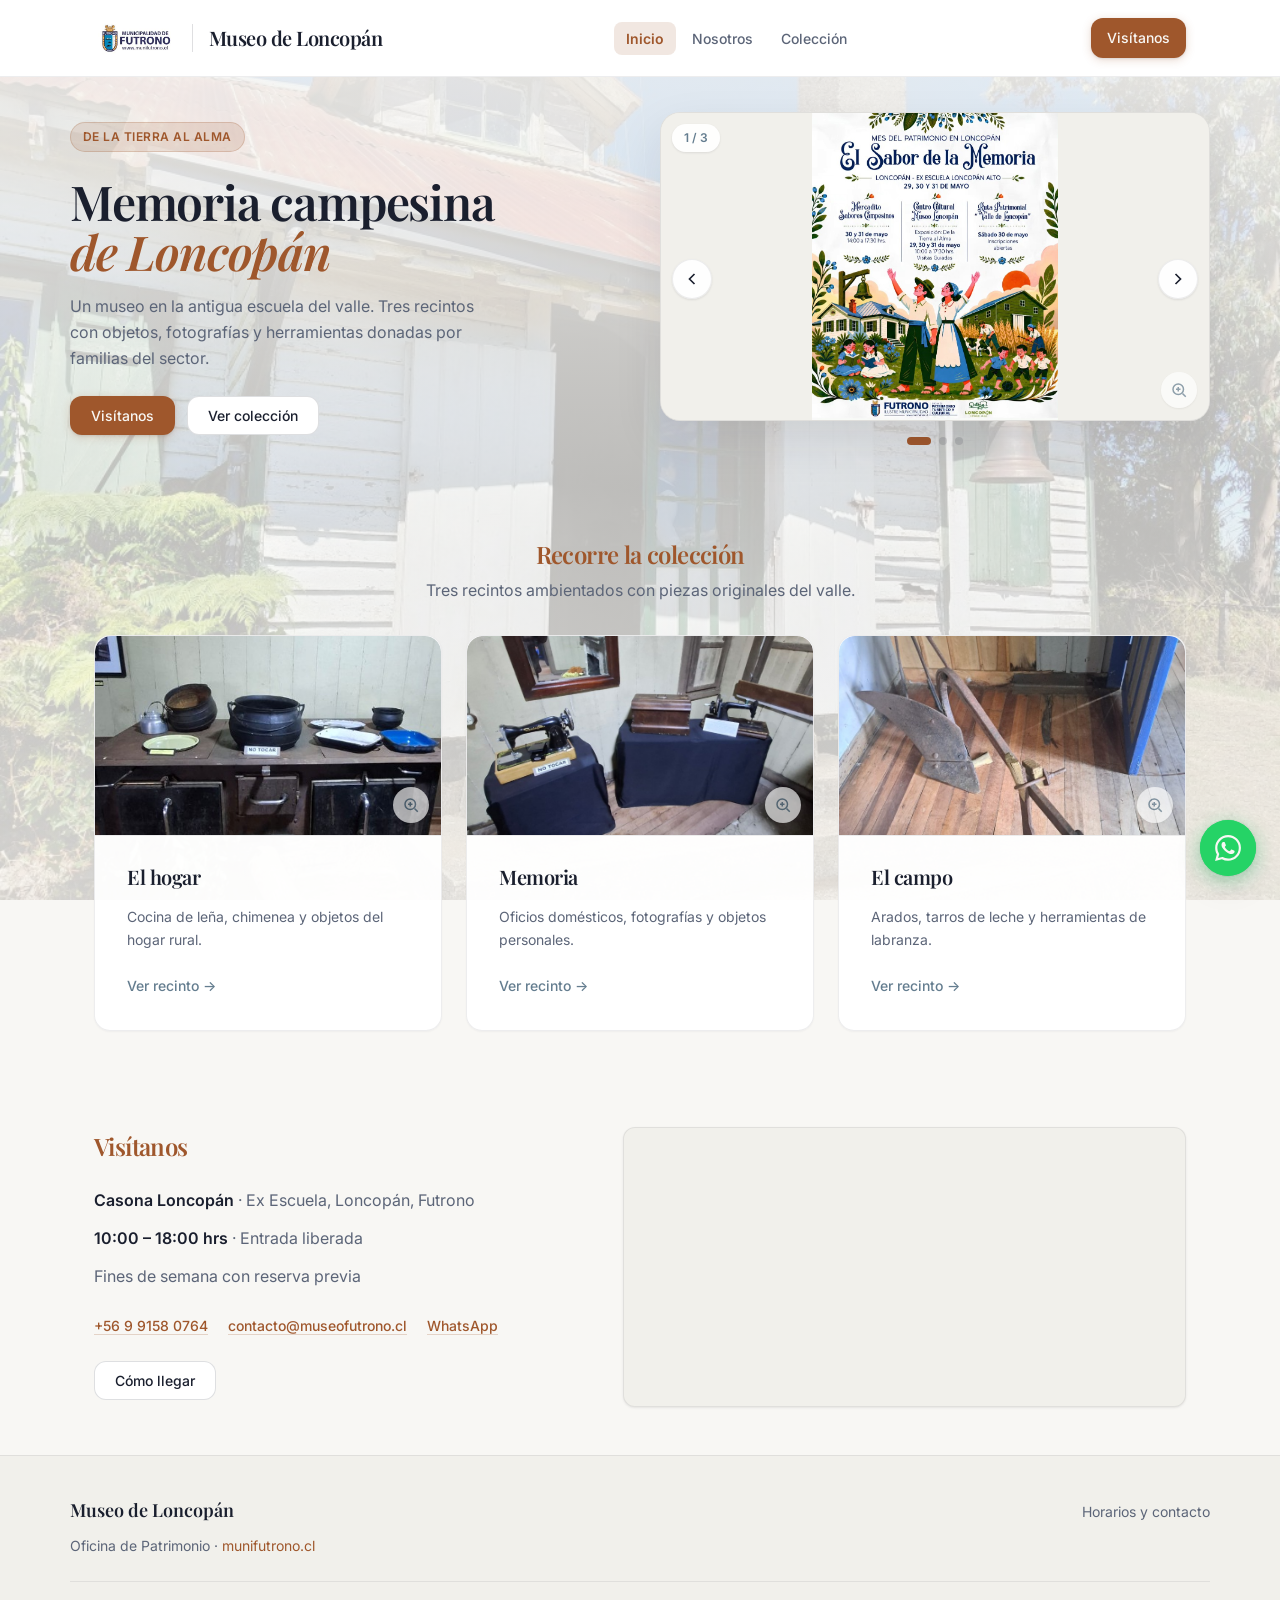
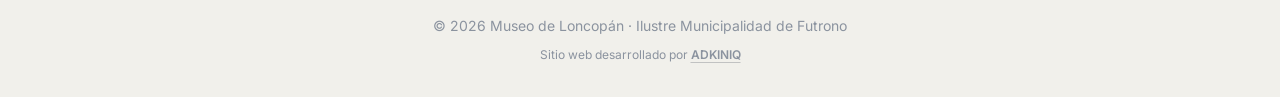
==== commit ab29772f: "se agrega nombre de empresa donante" ====
--- a/index.html
+++ b/index.html
@@ -184,6 +184,7 @@
     </div>
     <div class="footer-bottom">
       <p>&copy; 2026 Museo de Loncopán · Ilustre Municipalidad de Futrono</p>
+      <p class="footer-sub footer-attribution">Sitio web desarrollado por <a href="https://adkiniq.cl" target="_blank" rel="noopener noreferrer">ADKINIQ</a></p>
     </div>
   </footer>
 
--- a/styles.css
+++ b/styles.css
@@ -1764,6 +1764,30 @@
 .footer-sub {
   margin-top: var(--space-1);
   font-size: var(--text-xs);
+}
+
+.footer-attribution {
+  margin-top: var(--space-2);
+  font-size: var(--text-xs);
+  color: var(--color-text-tertiary);
+}
+
+.footer-attribution a {
+  color: inherit;
+  font-weight: 600;
+  text-decoration: underline;
+  text-underline-offset: 3px;
+  text-decoration-color: rgba(26, 31, 46, 0.22);
+  transition: color var(--transition), text-decoration-color var(--transition);
+}
+
+.footer-attribution a:hover {
+  color: var(--color-earth);
+  text-decoration-color: currentColor;
+}
+
+.footer-attribution a:focus-visible {
+  outline-offset: 3px;
 }
 
 .footer-nav {
@@ -2009,6 +2033,25 @@
     justify-content: center;
   }
 
+  .nav-links a.nav-cta {
+    color: var(--color-text-inverse);
+    background: var(--color-earth);
+    font-weight: 600;
+    text-align: center;
+    box-shadow: var(--shadow-sm), 0 2px 10px rgba(159, 87, 44, 0.22);
+  }
+
+  .nav-links a.nav-cta:hover,
+  .nav-links a.nav-cta:focus-visible {
+    color: var(--color-text-inverse);
+    background: var(--color-earth-hover);
+  }
+
+  .nav-links a.nav-cta.active {
+    color: var(--color-text-inverse);
+    background: var(--color-earth);
+  }
+
   .nav-links {
     position: fixed;
     top: 0;
@@ -2788,14 +2831,6 @@
   }
 }
 
-@media (max-width: 480px) {
-  .logo-text {
-    max-width: 110px;
-    white-space: normal;
-    line-height: 1.2;
-  }
-}
-
 /* ----- Minimal layout variants ----- */
 .section-compact {
   padding: var(--space-12) 0;
@@ -3213,7 +3248,206 @@
     gap: var(--space-6);
   }
 
+  .home-visit-info {
+    padding: var(--space-6);
+    background: rgba(255, 255, 255, 0.94);
+    border: 1px solid var(--color-border);
+    border-radius: var(--radius-lg);
+  }
+
+  .home-contact {
+    flex-direction: column;
+    align-items: stretch;
+    gap: var(--space-2);
+  }
+
+  .home-contact a {
+    display: block;
+    padding: var(--space-3) var(--space-4);
+    font-size: var(--text-base);
+    text-align: center;
+    text-decoration: none;
+    background: var(--color-bg-subtle);
+    border: 1px solid var(--color-border);
+    border-radius: var(--radius-md);
+  }
+
+  .home-contact a:hover {
+    background: var(--color-earth-soft);
+    border-color: var(--color-earth-border);
+  }
+
+  .home-visit-info .btn-outline {
+    width: 100%;
+    justify-content: center;
+  }
+
   .map-container--home {
     height: 220px;
   }
-}
+
+  .container,
+  .container-narrow {
+    padding-left: var(--space-5);
+    padding-right: var(--space-5);
+  }
+
+  .section-compact {
+    padding: var(--space-10) 0;
+  }
+
+  .section-header--minimal {
+    text-align: center;
+    margin-bottom: var(--space-6);
+  }
+
+  .section-header--minimal .section-intro {
+    margin-left: auto;
+    margin-right: auto;
+    max-width: 28rem;
+  }
+
+  .hero-inner {
+    text-align: center;
+    gap: var(--space-8);
+  }
+
+  .hero--compact {
+    padding-left: var(--space-5);
+    padding-right: var(--space-5);
+  }
+
+  .hero--compact h1 {
+    font-size: clamp(1.75rem, 7vw, 2.25rem);
+    margin-bottom: var(--space-3);
+  }
+
+  .hero--compact .hero-subtitle {
+    max-width: none;
+    margin-left: auto;
+    margin-right: auto;
+    font-size: var(--text-base);
+    line-height: 1.6;
+    margin-bottom: var(--space-5);
+  }
+
+  .hero-tag {
+    margin-bottom: var(--space-4);
+  }
+
+  .hero-actions {
+    align-items: center;
+  }
+
+  .hero-carousel {
+    max-width: min(100%, 340px);
+    margin: 0 auto;
+  }
+
+  .hero-carousel-viewport {
+    aspect-ratio: 3 / 4;
+  }
+
+  .feature-card-image {
+    width: calc(100% + var(--space-12));
+    margin: calc(var(--space-6) * -1) calc(var(--space-6) * -1) var(--space-5);
+    height: 170px;
+  }
+
+  .feature-card h3 {
+    font-size: var(--text-lg);
+  }
+
+  .feature-card p {
+    font-size: var(--text-base);
+    line-height: 1.55;
+  }
+
+  a.feature-card .feature-link {
+    color: var(--color-earth);
+    font-weight: 600;
+  }
+
+  .split-section {
+    gap: var(--space-8);
+    text-align: center;
+  }
+
+  .split-content h2 {
+    font-size: var(--text-2xl);
+  }
+
+  .collection-header {
+    padding-top: calc(var(--header-height) + var(--space-6));
+    padding-bottom: var(--space-3);
+  }
+
+  .collection-header h1 {
+    font-size: var(--text-2xl);
+  }
+
+  .collection-header p {
+    font-size: var(--text-base);
+    line-height: 1.55;
+    max-width: 28rem;
+    margin-left: auto;
+    margin-right: auto;
+  }
+
+  .collection-page .collection-nav {
+    max-width: none;
+    width: 100%;
+    border-radius: var(--radius-lg);
+    padding: var(--space-3) var(--space-4);
+    gap: var(--space-2);
+  }
+
+  .collection-nav a {
+    padding: var(--space-2) var(--space-3);
+    font-size: var(--text-sm);
+  }
+
+  .gallery-category-title {
+    font-size: var(--text-lg);
+    text-align: center;
+  }
+
+  .collection-page .gallery-category {
+    margin-bottom: var(--space-8);
+  }
+
+  .nav {
+    padding: var(--space-3) var(--space-5);
+  }
+
+  .nav-links a:not(.nav-cta) {
+    font-size: var(--text-base);
+    padding: var(--space-4);
+  }
+
+  .footer--minimal .footer-inner {
+    gap: var(--space-6);
+  }
+}
+
+@media (max-width: 480px) {
+  .hero--compact h1 br {
+    display: none;
+  }
+
+  .hero--compact h1 em {
+    display: block;
+    margin-top: var(--space-1);
+  }
+
+  .logo-text {
+    max-width: none;
+    white-space: nowrap;
+    font-size: var(--text-xs);
+  }
+
+  .fact-list li {
+    font-size: var(--text-sm);
+    line-height: 1.55;
+  }
+}
